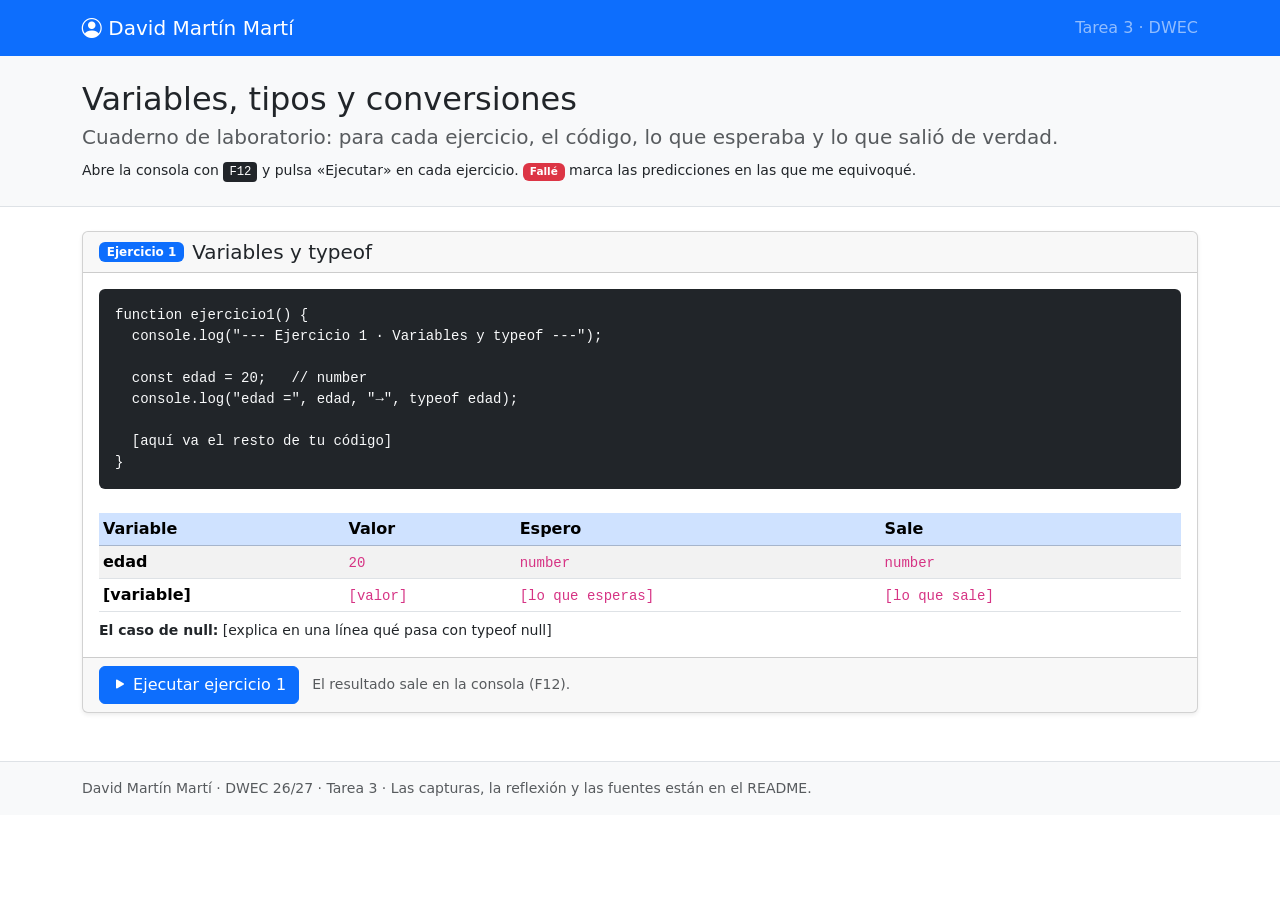
==== tema03/index.html @ 87cf2a56 "Estructura de carpeta Tema 3 y funcion de Ejercicio 1" ====
<!DOCTYPE html>
<html lang="es">
<head>
  <meta charset="UTF-8">
  <meta name="viewport" content="width=device-width, initial-scale=1">
  <!-- Cambia [Tu nombre] por tu nombre -->
  <title>Variables, tipos y conversiones · David Martín Martí</title>

  <!-- CSS de Bootstrap -->
  <link href="https://cdn.jsdelivr.net/npm/bootstrap@5.3.8/dist/css/bootstrap.min.css" rel="stylesheet">
  <!-- Iconos de Bootstrap -->
  <link href="https://cdn.jsdelivr.net/npm/bootstrap-icons@1.13.1/font/bootstrap-icons.min.css" rel="stylesheet">
</head>
<body>

  <!--
    PLANTILLA DE LA TAREA 3
    · Todo lo que va entre [corchetes] es un hueco: sustitúyelo por lo tuyo.
    · La card del ejercicio 1 es el modelo. Las de los ejercicios 2, 3 y 4 las haces tú copiándola (mira el final).
    · El JavaScript va en js/app.js, dentro de la función de cada ejercicio.
  -->

  <!-- NAVBAR con tu nombre -->
  <nav class="navbar bg-primary" data-bs-theme="dark">
    <div class="container">
      <span class="navbar-brand"><i class="bi bi-person-circle"></i> David Martín Martí</span>
      <span class="navbar-text">Tarea 3 · DWEC</span>
    </div>
  </nav>

  <!-- CABECERA -->
  <header class="bg-body-tertiary border-bottom py-4 mb-4">
    <div class="container">
      <h1 class="h2 mb-1">Variables, tipos y conversiones</h1>
      <p class="lead mb-2 text-body-secondary">
        Cuaderno de laboratorio: para cada ejercicio, el código, lo que esperaba y lo que salió de verdad.
      </p>
      <p class="mb-0 small">
        Abre la consola con <kbd>F12</kbd> y pulsa «Ejecutar» en cada ejercicio.
        <span class="badge text-bg-danger">Fallé</span> marca las predicciones en las que me equivoqué.
      </p>
    </div>
  </header>

  <main class="container mb-5">

    <!-- ============================================================
         EJERCICIO 1 · La card modelo
         ============================================================ -->
    <section class="card mb-4 shadow-sm">

      <!-- 1) Título del ejercicio -->
      <div class="card-header d-flex align-items-center gap-2">
        <span class="badge text-bg-primary">Ejercicio 1</span>
        <h2 class="h5 mb-0">Variables y typeof</h2>
      </div>

      <div class="card-body">

        <!-- 2) El código: cuando termines, copia aquí tu función ejercicio1() de js/app.js.
                Si tu código lleva los signos < o >, escríbelos como &lt; y &gt; -->
        <pre class="bg-dark text-light p-3 rounded small mb-4"><code>function ejercicio1() {
  console.log("--- Ejercicio 1 · Variables y typeof ---");

  const edad = 20;   // number
  console.log("edad =", edad, "→", typeof edad);

  [aquí va el resto de tu código]
}</code></pre>

        <!-- 3) La tabla «Espero / Sale», rellenada a mano.
                Una fila por variable. Si te equivocas, añade en la columna «Sale» el badge:
                <span class="badge text-bg-danger">Fallé</span> -->
        <div class="table-responsive">
          <table class="table table-sm table-striped align-middle mb-2">
            <thead class="table-primary">
              <tr><th scope="col">Variable</th><th scope="col">Valor</th><th scope="col">Espero</th><th scope="col">Sale</th></tr>
            </thead>
            <tbody>
              <tr><th scope="row">edad</th><td><code>20</code></td><td><code>number</code></td><td><code>number</code></td></tr>
              <tr><th scope="row">[variable]</th><td><code>[valor]</code></td><td><code>[lo que esperas]</code></td><td><code>[lo que sale]</code></td></tr>
            </tbody>
          </table>
        </div>

        <!-- 4) Tu explicación -->
        <p class="small mb-0"><strong>El caso de null:</strong> [explica en una línea qué pasa con typeof null]</p>
      </div>

      <!-- 5) El botón. onclick="ejercicio1()" hace que, al pulsarlo, se ejecute la función ejercicio1() de js/app.js.
              Cómo funciona lo veremos más adelante, con los eventos. De momento, cópialo tal cual y cambia solo el número. -->
      <div class="card-footer">
        <button type="button" class="btn btn-primary" onclick="ejercicio1()">
          <i class="bi bi-play-fill"></i> Ejecutar ejercicio 1
        </button>
        <span class="small text-body-secondary ms-2">El resultado sale en la consola (F12).</span>
      </div>
    </section>

    <!-- ============================================================
         EJERCICIOS 2, 3 Y 4 · Los haces tú
         Copia la card del ejercicio 1 entera (desde <section> hasta </section>), pégala aquí debajo
         y cambia en cada copia:
           · el número y el título;
           · el código del bloque <pre><code>;
           · las columnas de la tabla:
               Ejercicio 2 → Conversión / Espero / Sale
               Ejercicio 3 → Expresión / Espero / Sale, y tu frase sobre cuándo manda la cadena y cuándo el número
               Ejercicio 4 → tu ficha, y el error de la const dentro de un <div class="alert alert-danger">
           · el botón: onclick="ejercicio2()", onclick="ejercicio3()"…
         ============================================================ -->

  </main>

  <footer class="bg-body-tertiary border-top py-3">
    <div class="container small text-body-secondary">
      David Martín Martí · DWEC 26/27 · Tarea 3 · Las capturas, la reflexión y las fuentes están en el README.
    </div>
  </footer>

  <!-- JS de Bootstrap y, después, tu JavaScript -->
  <script src="https://cdn.jsdelivr.net/npm/bootstrap@5.3.8/dist/js/bootstrap.bundle.min.js"></script>
  <script src="js/app.js"></script>
</body>
</html>
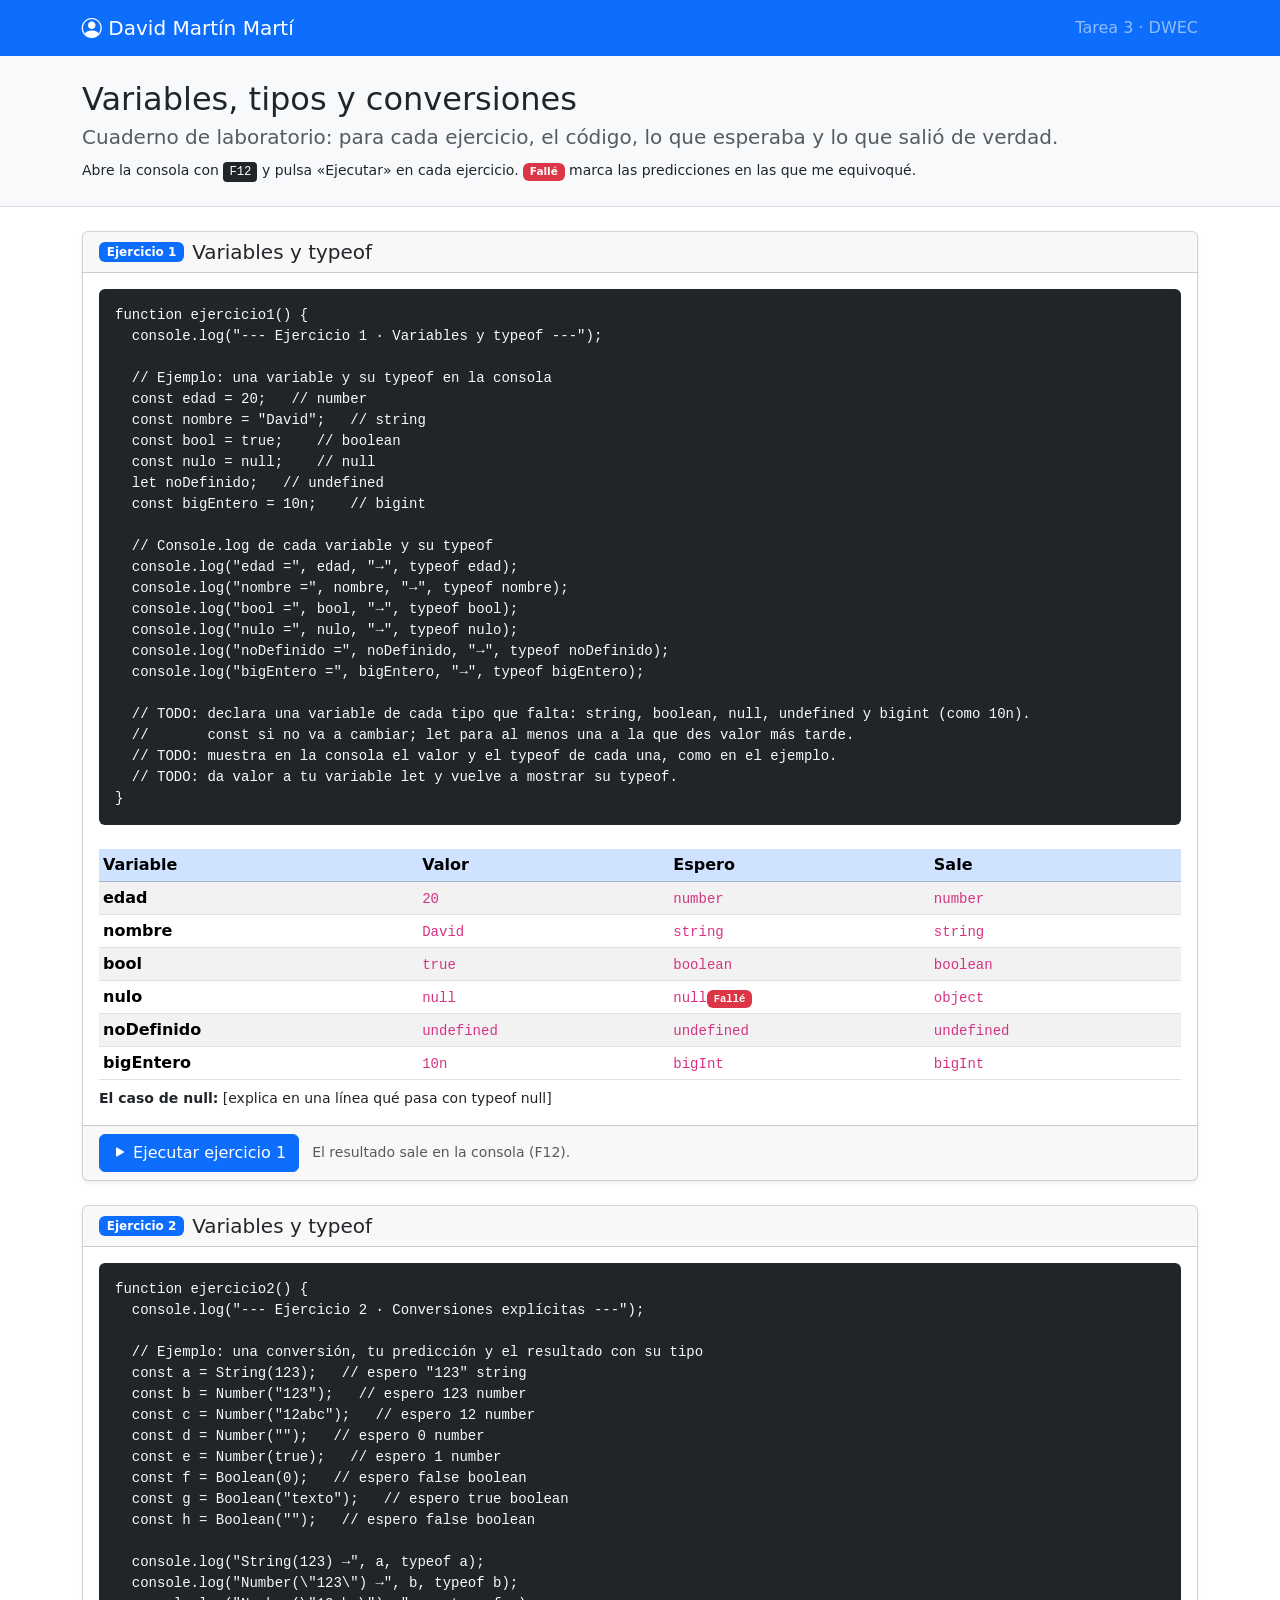
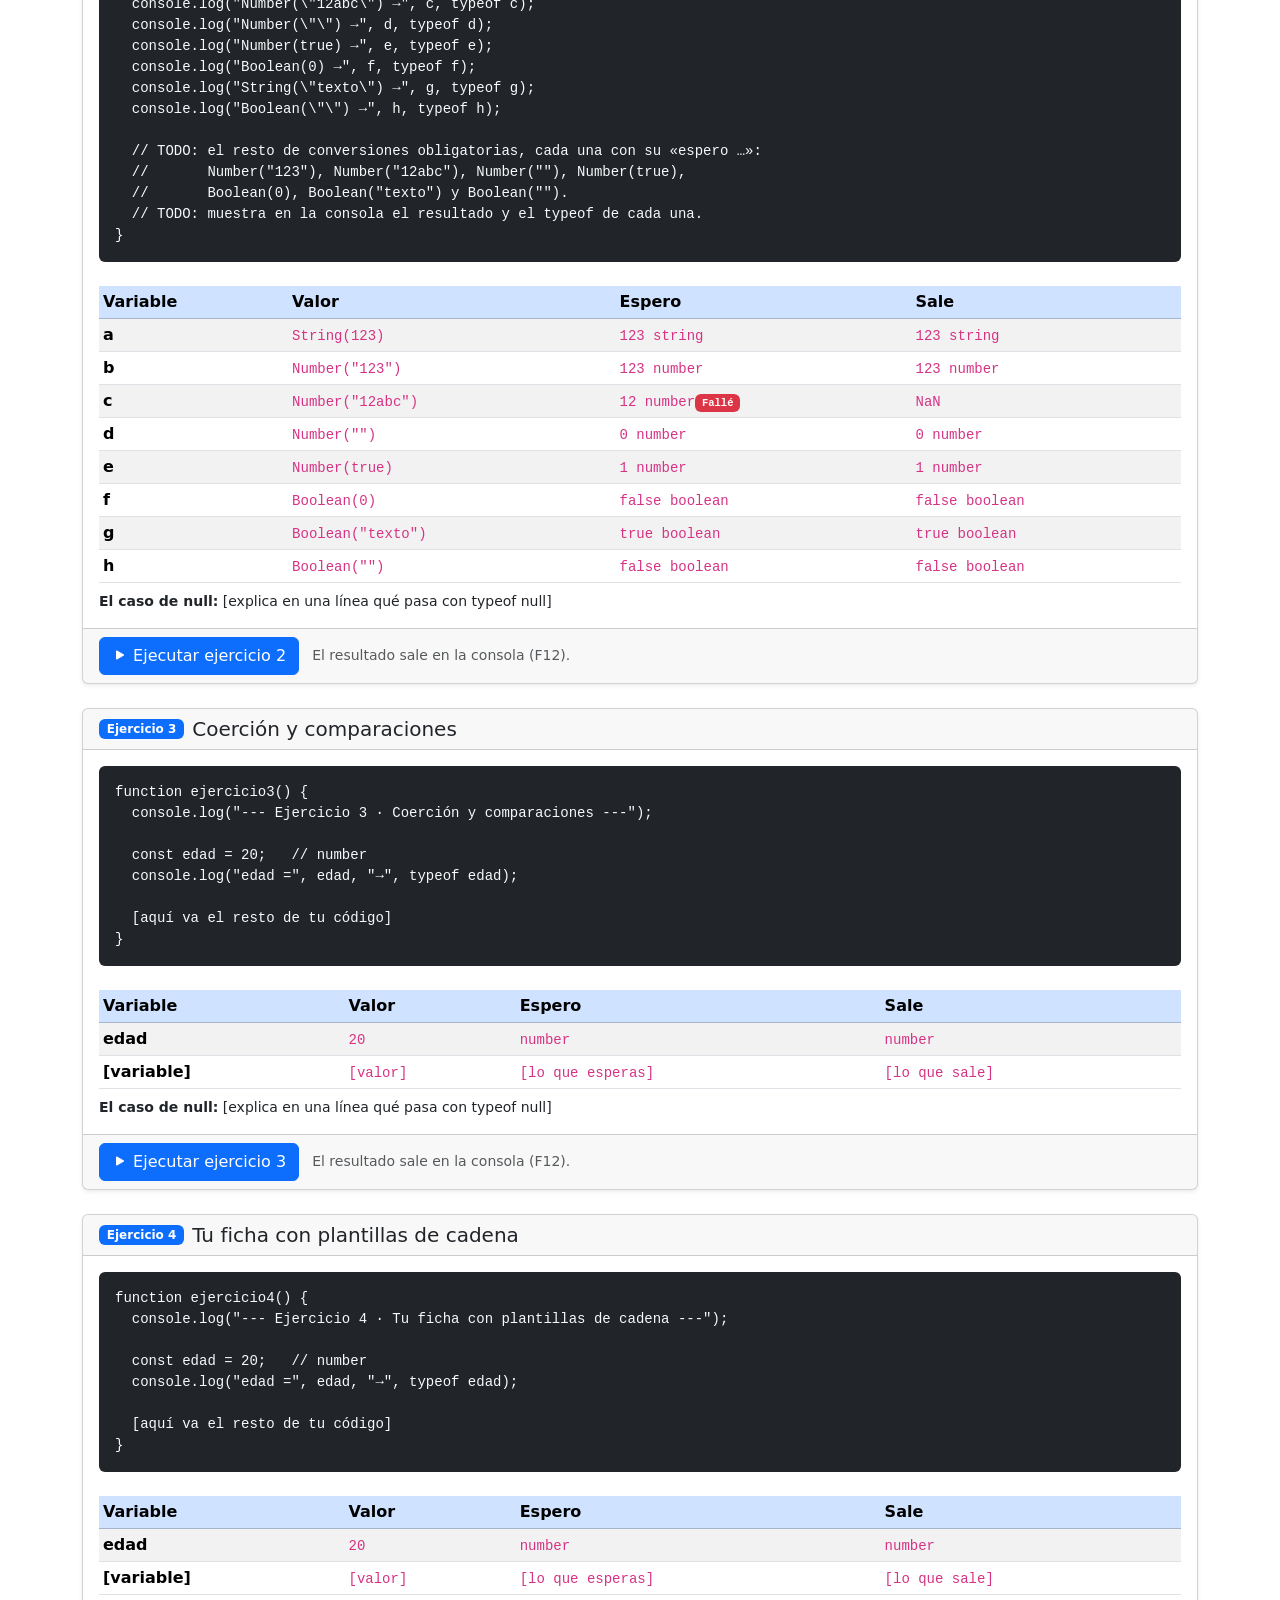
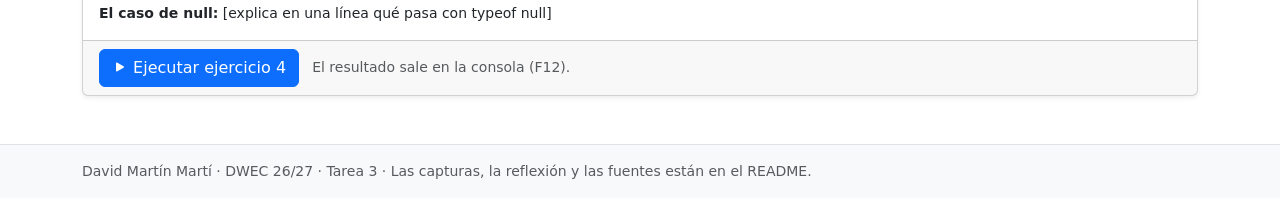
==== commit 699fe59f: "Creación de los cards de cada ejercicio en index.html y Ejercicio 1 y Ejercicio 2 terminado" ====
--- a/tema03/index.html
+++ b/tema03/index.html
@@ -45,7 +45,7 @@
   <main class="container mb-5">
 
     <!-- ============================================================
-         EJERCICIO 1 · La card modelo
+         EJERCICIO 1 · Variables y typeof
          ============================================================ -->
     <section class="card mb-4 shadow-sm">
 
@@ -61,6 +61,157 @@
                 Si tu código lleva los signos < o >, escríbelos como &lt; y &gt; -->
         <pre class="bg-dark text-light p-3 rounded small mb-4"><code>function ejercicio1() {
   console.log("--- Ejercicio 1 · Variables y typeof ---");
+
+  // Ejemplo: una variable y su typeof en la consola
+  const edad = 20;   // number
+  const nombre = "David";   // string
+  const bool = true;    // boolean
+  const nulo = null;    // null
+  let noDefinido;   // undefined
+  const bigEntero = 10n;    // bigint
+
+  // Console.log de cada variable y su typeof
+  console.log("edad =", edad, "→", typeof edad);
+  console.log("nombre =", nombre, "→", typeof nombre);
+  console.log("bool =", bool, "→", typeof bool);
+  console.log("nulo =", nulo, "→", typeof nulo);
+  console.log("noDefinido =", noDefinido, "→", typeof noDefinido);
+  console.log("bigEntero =", bigEntero, "→", typeof bigEntero);
+
+  // TODO: declara una variable de cada tipo que falta: string, boolean, null, undefined y bigint (como 10n).
+  //       const si no va a cambiar; let para al menos una a la que des valor más tarde.
+  // TODO: muestra en la consola el valor y el typeof de cada una, como en el ejemplo.
+  // TODO: da valor a tu variable let y vuelve a mostrar su typeof.
+}</code></pre>
+
+        <!-- 3) La tabla «Espero / Sale», rellenada a mano.
+                Una fila por variable. Si te equivocas, añade en la columna «Sale» el badge:
+                <span class="badge text-bg-danger">Fallé</span> -->
+        <div class="table-responsive">
+          <table class="table table-sm table-striped align-middle mb-2">
+            <thead class="table-primary">
+              <tr><th scope="col">Variable</th><th scope="col">Valor</th><th scope="col">Espero</th><th scope="col">Sale</th></tr>
+            </thead>
+            <tbody>
+              <tr><th scope="row">edad</th><td><code>20</code></td><td><code>number</code></td><td><code>number</code></td></tr>
+              <tr><th scope="row">nombre</th><td><code>David</code></td><td><code>string</code></td><td><code>string</code></td></tr>
+              <tr><th scope="row">bool</th><td><code>true</code></td><td><code>boolean</code></td><td><code>boolean</code></td></tr>
+              <tr><th scope="row">nulo</th><td><code>null</code></td><td><code>null<span class="badge text-bg-danger">Fallé</span></code></td><td><code>object</code></td></tr>
+              <tr><th scope="row">noDefinido</th><td><code>undefined</code></td><td><code>undefined</code></td><td><code>undefined</code></td></tr>
+              <tr><th scope="row">bigEntero</th><td><code>10n</code></td><td><code>bigInt</code></td><td><code>bigInt</code></td></tr>
+            </tbody>
+          </table>
+        </div>
+
+        <!-- 4) Tu explicación -->
+        <p class="small mb-0"><strong>El caso de null:</strong> [explica en una línea qué pasa con typeof null]</p>
+      </div>
+
+      <!-- 5) El botón. onclick="ejercicio1()" hace que, al pulsarlo, se ejecute la función ejercicio1() de js/app.js.
+              Cómo funciona lo veremos más adelante, con los eventos. De momento, cópialo tal cual y cambia solo el número. -->
+      <div class="card-footer">
+        <button type="button" class="btn btn-primary" onclick="ejercicio1()">
+          <i class="bi bi-play-fill"></i> Ejecutar ejercicio 1
+        </button>
+        <span class="small text-body-secondary ms-2">El resultado sale en la consola (F12).</span>
+      </div>
+    </section>
+
+    <!-- ============================================================
+         EJERCICIO 2 · Conversiones explícitas
+         ============================================================ -->
+    <section class="card mb-4 shadow-sm">
+
+      <!-- 1) Título del ejercicio -->
+      <div class="card-header d-flex align-items-center gap-2">
+        <span class="badge text-bg-primary">Ejercicio 2</span>
+        <h2 class="h5 mb-0">Variables y typeof</h2>
+      </div>
+
+      <div class="card-body">
+
+        <!-- 2) El código: cuando termines, copia aquí tu función ejercicio2() de js/app.js.
+                Si tu código lleva los signos < o >, escríbelos como &lt; y &gt; -->
+        <pre class="bg-dark text-light p-3 rounded small mb-4"><code>function ejercicio2() {
+  console.log("--- Ejercicio 2 · Conversiones explícitas ---");
+
+  // Ejemplo: una conversión, tu predicción y el resultado con su tipo
+  const a = String(123);   // espero "123" string
+  const b = Number("123");   // espero 123 number
+  const c = Number("12abc");   // espero 12 number
+  const d = Number("");   // espero 0 number
+  const e = Number(true);   // espero 1 number
+  const f = Boolean(0);   // espero false boolean
+  const g = Boolean("texto");   // espero true boolean
+  const h = Boolean("");   // espero false boolean
+
+  console.log("String(123) →", a, typeof a);
+  console.log("Number(\"123\") →", b, typeof b);
+  console.log("Number(\"12abc\") →", c, typeof c);
+  console.log("Number(\"\") →", d, typeof d);
+  console.log("Number(true) →", e, typeof e);
+  console.log("Boolean(0) →", f, typeof f);
+  console.log("String(\"texto\") →", g, typeof g);
+  console.log("Boolean(\"\") →", h, typeof h);
+
+  // TODO: el resto de conversiones obligatorias, cada una con su «espero …»:
+  //       Number("123"), Number("12abc"), Number(""), Number(true),
+  //       Boolean(0), Boolean("texto") y Boolean("").
+  // TODO: muestra en la consola el resultado y el typeof de cada una.
+}</code></pre>
+
+        <!-- 3) La tabla «Espero / Sale», rellenada a mano.
+                Una fila por variable. Si te equivocas, añade en la columna «Sale» el badge:
+                <span class="badge text-bg-danger">Fallé</span> -->
+        <div class="table-responsive">
+          <table class="table table-sm table-striped align-middle mb-2">
+            <thead class="table-primary">
+              <tr><th scope="col">Variable</th><th scope="col">Valor</th><th scope="col">Espero</th><th scope="col">Sale</th></tr>
+            </thead>
+            <tbody>
+              <tr><th scope="row">a</th><td><code>String(123)</code></td><td><code>123 string</code></td><td><code>123 string</code></td></tr>
+              <tr><th scope="row">b</th><td><code>Number("123")</code></td><td><code>123 number</code></td><td><code>123 number</code></td></tr>
+              <tr><th scope="row">c</th><td><code>Number("12abc")</code></td><td><code>12 number<span class="badge text-bg-danger">Fallé</span></code></td><td><code>NaN</code></td></tr>
+              <tr><th scope="row">d</th><td><code>Number("")</code></td><td><code>0 number</code></td><td><code>0 number</code></td></tr>
+              <tr><th scope="row">e</th><td><code>Number(true)</code></td><td><code>1 number</code></td><td><code>1 number</code></td></tr>
+              <tr><th scope="row">f</th><td><code>Boolean(0)</code></td><td><code>false boolean</code></td><td><code>false boolean</code></td></tr>
+              <tr><th scope="row">g</th><td><code>Boolean("texto")</code></td><td><code>true boolean</code></td><td><code>true boolean</code></td></tr>
+              <tr><th scope="row">h</th><td><code>Boolean("")</code></td><td><code>false boolean</code></td><td><code>false boolean</code></td></tr>
+            </tbody>
+          </table>
+        </div>
+
+        <!-- 4) Tu explicación -->
+        <p class="small mb-0"><strong>El caso de null:</strong> [explica en una línea qué pasa con typeof null]</p>
+      </div>
+
+      <!-- 5) El botón. onclick="ejercicio2()" hace que, al pulsarlo, se ejecute la función ejercicio2() de js/app.js.
+              Cómo funciona lo veremos más adelante, con los eventos. De momento, cópialo tal cual y cambia solo el número. -->
+      <div class="card-footer">
+        <button type="button" class="btn btn-primary" onclick="ejercicio2()">
+          <i class="bi bi-play-fill"></i> Ejecutar ejercicio 2
+        </button>
+        <span class="small text-body-secondary ms-2">El resultado sale en la consola (F12).</span>
+      </div>
+    </section>
+
+    <!-- ============================================================
+         EJERCICIO 3 · Coerción y comparaciones
+         ============================================================ -->
+    <section class="card mb-4 shadow-sm">
+
+      <!-- 1) Título del ejercicio -->
+      <div class="card-header d-flex align-items-center gap-2">
+        <span class="badge text-bg-primary">Ejercicio 3</span>
+        <h2 class="h5 mb-0">Coerción y comparaciones</h2>
+      </div>
+
+      <div class="card-body">
+
+        <!-- 2) El código: cuando termines, copia aquí tu función ejercicio1() de js/app.js.
+                Si tu código lleva los signos < o >, escríbelos como &lt; y &gt; -->
+        <pre class="bg-dark text-light p-3 rounded small mb-4"><code>function ejercicio3() {
+  console.log("--- Ejercicio 3 · Coerción y comparaciones ---");
 
   const edad = 20;   // number
   console.log("edad =", edad, "→", typeof edad);
@@ -87,11 +238,64 @@
         <p class="small mb-0"><strong>El caso de null:</strong> [explica en una línea qué pasa con typeof null]</p>
       </div>
 
-      <!-- 5) El botón. onclick="ejercicio1()" hace que, al pulsarlo, se ejecute la función ejercicio1() de js/app.js.
+      <!-- 5) El botón. onclick="ejercicio3()" hace que, al pulsarlo, se ejecute la función ejercicio3() de js/app.js.
               Cómo funciona lo veremos más adelante, con los eventos. De momento, cópialo tal cual y cambia solo el número. -->
       <div class="card-footer">
-        <button type="button" class="btn btn-primary" onclick="ejercicio1()">
-          <i class="bi bi-play-fill"></i> Ejecutar ejercicio 1
+        <button type="button" class="btn btn-primary" onclick="ejercicio3()">
+          <i class="bi bi-play-fill"></i> Ejecutar ejercicio 3
+        </button>
+        <span class="small text-body-secondary ms-2">El resultado sale en la consola (F12).</span>
+      </div>
+    </section>
+
+    <!-- ============================================================
+         EJERCICIO 4 · Tu ficha con plantillas de cadena
+         ============================================================ -->
+    <section class="card mb-4 shadow-sm">
+
+      <!-- 1) Título del ejercicio -->
+      <div class="card-header d-flex align-items-center gap-2">
+        <span class="badge text-bg-primary">Ejercicio 4</span>
+        <h2 class="h5 mb-0">Tu ficha con plantillas de cadena</h2>
+      </div>
+
+      <div class="card-body">
+
+        <!-- 2) El código: cuando termines, copia aquí tu función ejercicio1() de js/app.js.
+                Si tu código lleva los signos < o >, escríbelos como &lt; y &gt; -->
+        <pre class="bg-dark text-light p-3 rounded small mb-4"><code>function ejercicio4() {
+  console.log("--- Ejercicio 4 · Tu ficha con plantillas de cadena ---");
+
+  const edad = 20;   // number
+  console.log("edad =", edad, "→", typeof edad);
+
+  [aquí va el resto de tu código]
+}</code></pre>
+
+        <!-- 3) La tabla «Espero / Sale», rellenada a mano.
+                Una fila por variable. Si te equivocas, añade en la columna «Sale» el badge:
+                <span class="badge text-bg-danger">Fallé</span> -->
+        <div class="table-responsive">
+          <table class="table table-sm table-striped align-middle mb-2">
+            <thead class="table-primary">
+              <tr><th scope="col">Variable</th><th scope="col">Valor</th><th scope="col">Espero</th><th scope="col">Sale</th></tr>
+            </thead>
+            <tbody>
+              <tr><th scope="row">edad</th><td><code>20</code></td><td><code>number</code></td><td><code>number</code></td></tr>
+              <tr><th scope="row">[variable]</th><td><code>[valor]</code></td><td><code>[lo que esperas]</code></td><td><code>[lo que sale]</code></td></tr>
+            </tbody>
+          </table>
+        </div>
+
+        <!-- 4) Tu explicación -->
+        <p class="small mb-0"><strong>El caso de null:</strong> [explica en una línea qué pasa con typeof null]</p>
+      </div>
+
+      <!-- 5) El botón. onclick="ejercicio4()" hace que, al pulsarlo, se ejecute la función ejercicio4() de js/app.js.
+              Cómo funciona lo veremos más adelante, con los eventos. De momento, cópialo tal cual y cambia solo el número. -->
+      <div class="card-footer">
+        <button type="button" class="btn btn-primary" onclick="ejercicio4()">
+          <i class="bi bi-play-fill"></i> Ejecutar ejercicio 4
         </button>
         <span class="small text-body-secondary ms-2">El resultado sale en la consola (F12).</span>
       </div>
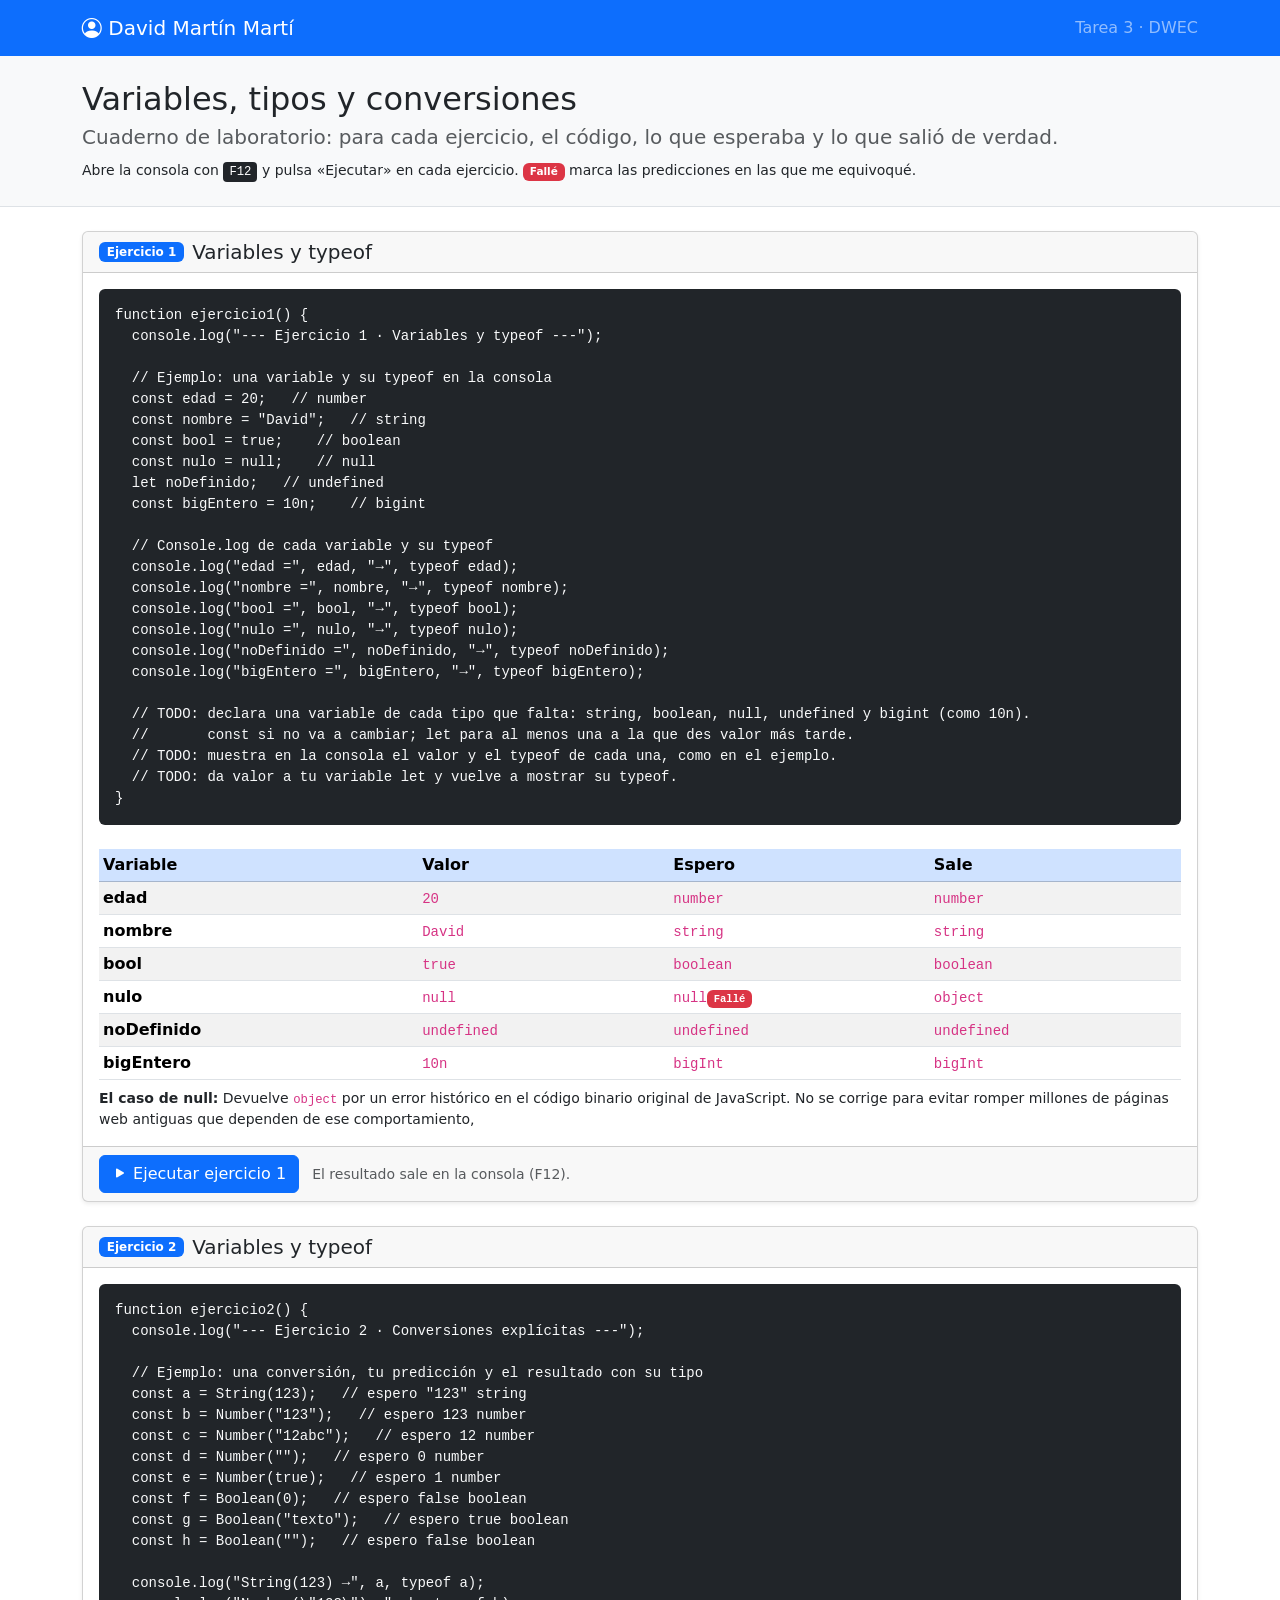
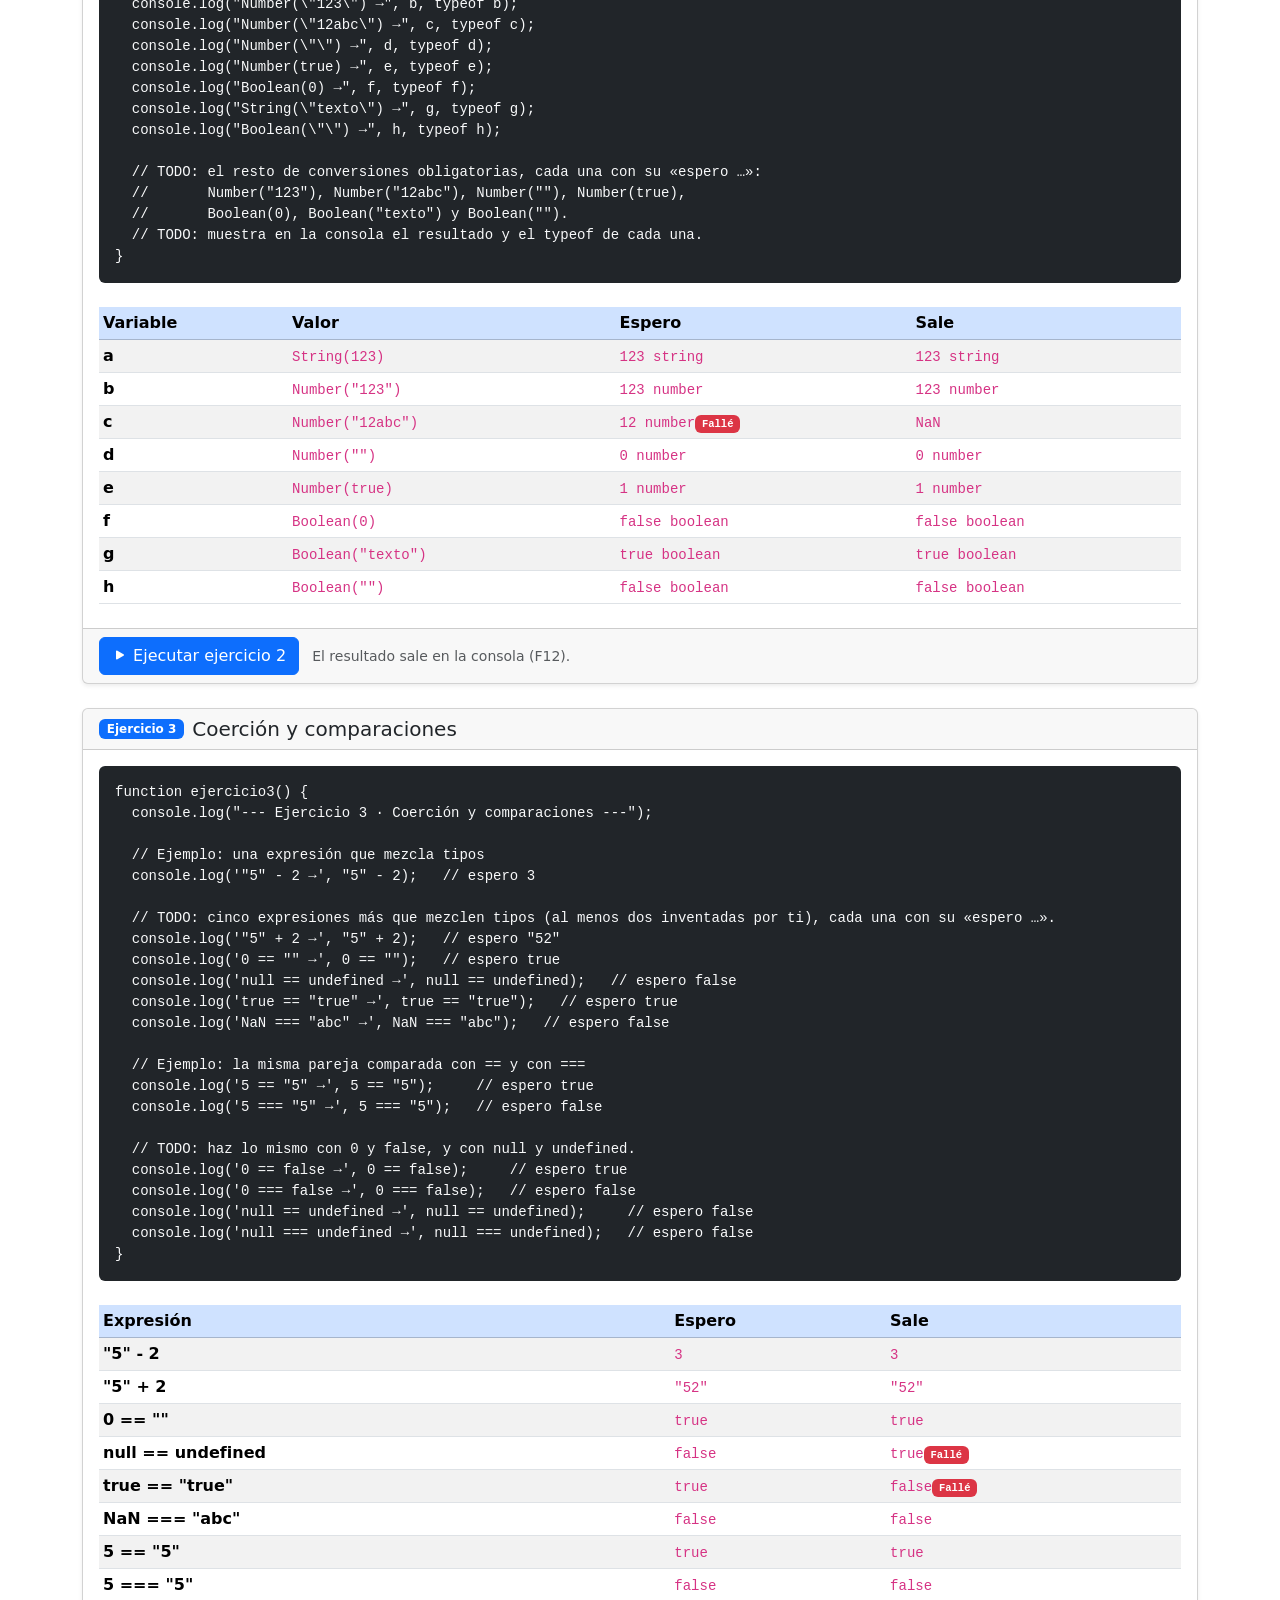
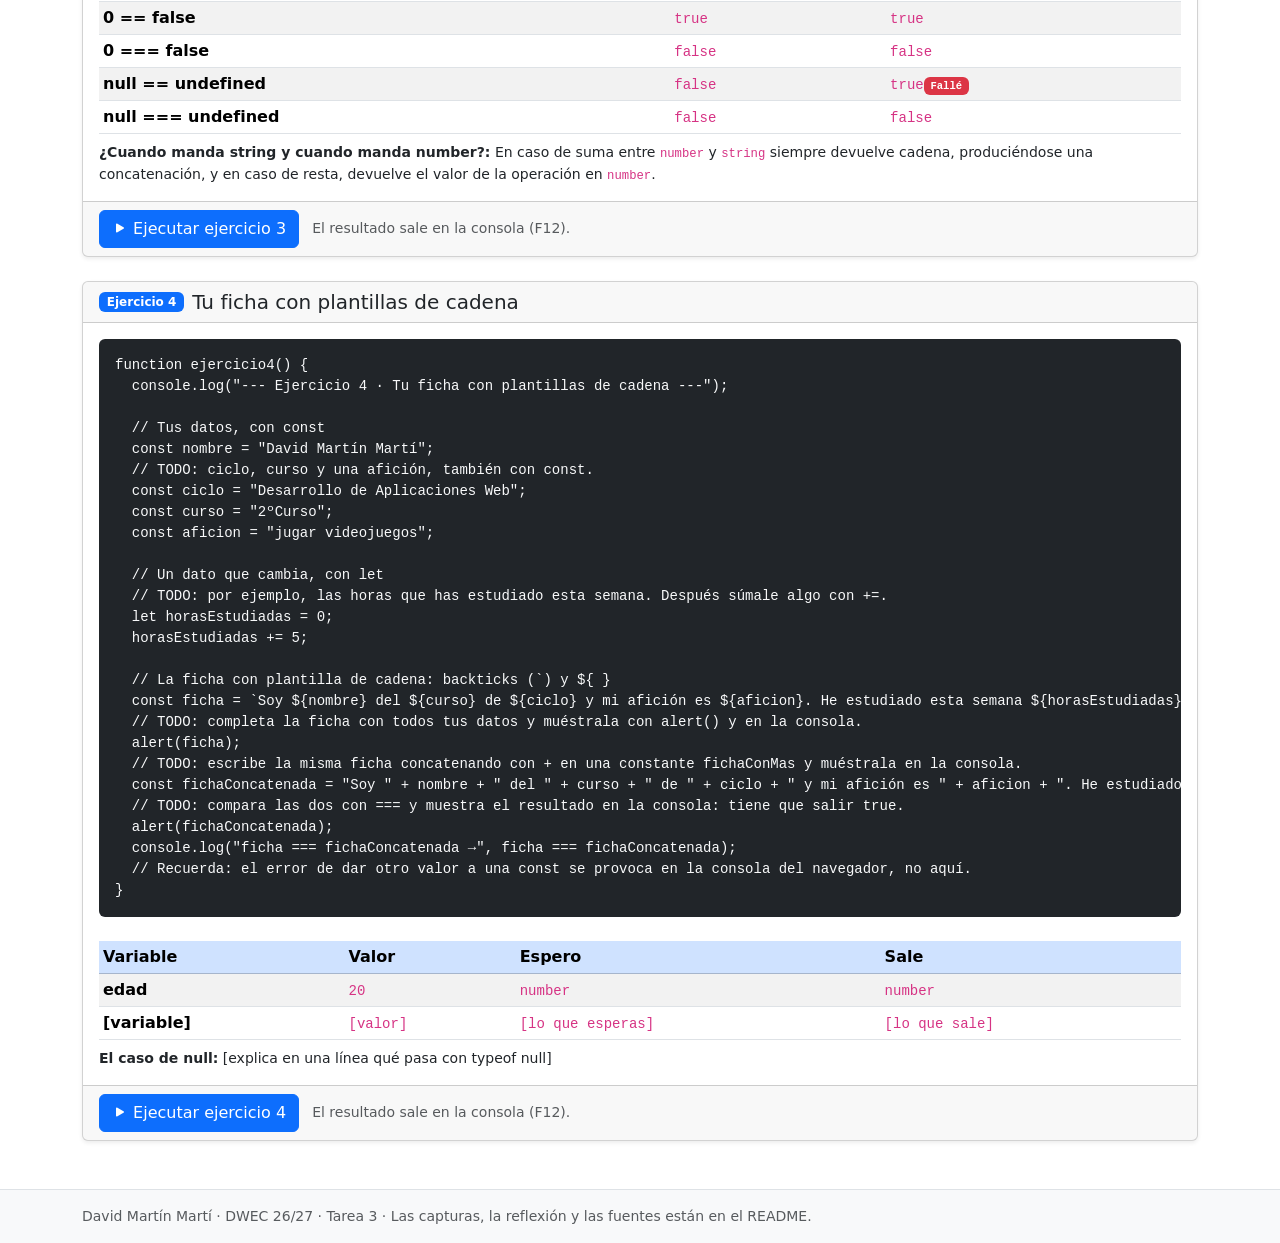
==== commit d6119022: "Ejercicio 3 acabado y parte del Ejercicio 4" ====
--- a/tema03/index.html
+++ b/tema03/index.html
@@ -104,7 +104,7 @@
         </div>
 
         <!-- 4) Tu explicación -->
-        <p class="small mb-0"><strong>El caso de null:</strong> [explica en una línea qué pasa con typeof null]</p>
+        <p class="small mb-0"><strong>El caso de null:</strong> Devuelve <code>object</code> por un error histórico en el código binario original de JavaScript. No se corrige para evitar romper millones de páginas web antiguas que dependen de ese comportamiento, </p>
       </div>
 
       <!-- 5) El botón. onclick="ejercicio1()" hace que, al pulsarlo, se ejecute la función ejercicio1() de js/app.js.
@@ -180,12 +180,9 @@
             </tbody>
           </table>
         </div>
-
-        <!-- 4) Tu explicación -->
-        <p class="small mb-0"><strong>El caso de null:</strong> [explica en una línea qué pasa con typeof null]</p>
-      </div>
-
-      <!-- 5) El botón. onclick="ejercicio2()" hace que, al pulsarlo, se ejecute la función ejercicio2() de js/app.js.
+      </div>
+
+      <!-- 4) El botón. onclick="ejercicio2()" hace que, al pulsarlo, se ejecute la función ejercicio2() de js/app.js.
               Cómo funciona lo veremos más adelante, con los eventos. De momento, cópialo tal cual y cambia solo el número. -->
       <div class="card-footer">
         <button type="button" class="btn btn-primary" onclick="ejercicio2()">
@@ -208,15 +205,111 @@
 
       <div class="card-body">
 
-        <!-- 2) El código: cuando termines, copia aquí tu función ejercicio1() de js/app.js.
+        <!-- 2) El código: cuando termines, copia aquí tu función ejercicio3() de js/app.js.
                 Si tu código lleva los signos < o >, escríbelos como &lt; y &gt; -->
         <pre class="bg-dark text-light p-3 rounded small mb-4"><code>function ejercicio3() {
   console.log("--- Ejercicio 3 · Coerción y comparaciones ---");
 
-  const edad = 20;   // number
-  console.log("edad =", edad, "→", typeof edad);
-
-  [aquí va el resto de tu código]
+  // Ejemplo: una expresión que mezcla tipos
+  console.log('"5" - 2 →', "5" - 2);   // espero 3
+
+  // TODO: cinco expresiones más que mezclen tipos (al menos dos inventadas por ti), cada una con su «espero …».
+  console.log('"5" + 2 →', "5" + 2);   // espero "52"
+  console.log('0 == "" →', 0 == "");   // espero true
+  console.log('null == undefined →', null == undefined);   // espero false
+  console.log('true == "true" →', true == "true");   // espero true
+  console.log('NaN === "abc" →', NaN === "abc");   // espero false
+
+  // Ejemplo: la misma pareja comparada con == y con ===
+  console.log('5 == "5" →', 5 == "5");     // espero true
+  console.log('5 === "5" →', 5 === "5");   // espero false
+
+  // TODO: haz lo mismo con 0 y false, y con null y undefined.
+  console.log('0 == false →', 0 == false);     // espero true
+  console.log('0 === false →', 0 === false);   // espero false
+  console.log('null == undefined →', null == undefined);     // espero false
+  console.log('null === undefined →', null === undefined);   // espero false
+}</code></pre>
+
+        <!-- 3) La tabla «Espero / Sale», rellenada a mano.
+                Una fila por variable. Si te equivocas, añade en la columna «Sale» el badge:
+                <span class="badge text-bg-danger">Fallé</span> -->
+        <div class="table-responsive">
+          <table class="table table-sm table-striped align-middle mb-2">
+            <thead class="table-primary">
+              <tr><th scope="col">Expresión</th><th scope="col">Espero</th><th scope="col">Sale</th></tr>
+            </thead>
+            <tbody>
+              <tr><th scope="row">"5" - 2</th><td><code>3</code></td><td><code>3</code></td></tr>
+              <tr><th scope="row">"5" + 2</th><td><code>"52"</code></td><td><code>"52"</code></td></tr>
+              <tr><th scope="row">0 == ""</th><td><code>true</code></td><td><code>true</code></td></tr>
+              <tr><th scope="row">null == undefined</th><td><code>false</code></td><td><code>true<span class="badge text-bg-danger">Fallé</span></code></td></tr>
+              <tr><th scope="row">true == "true"</th><td><code>true</code></td><td><code>false<span class="badge text-bg-danger">Fallé</span></code></td></tr>
+              <tr><th scope="row">NaN === "abc"</th><td><code>false</code></td><td><code>false</code></td></tr>
+              <tr><th scope="row">5 == "5"</th><td><code>true</code></td><td><code>true</code></td></tr>
+              <tr><th scope="row">5 === "5"</th><td><code>false</code></td><td><code>false</code></td></tr>
+              <tr><th scope="row">0 == false</th><td><code>true</code></td><td><code>true</code></td></tr>
+              <tr><th scope="row">0 === false</th><td><code>false</code></td><td><code>false</code></td></tr>
+              <tr><th scope="row">null == undefined</th><td><code>false</code></td><td><code>true<span class="badge text-bg-danger">Fallé</span></code></td></tr>
+              <tr><th scope="row">null === undefined</th><td><code>false</code></td><td><code>false</code></td></tr>
+            </tbody>
+          </table>
+        </div>
+
+        <!-- 4) Tu explicación -->
+        <p class="small mb-0"><strong>¿Cuando manda string y cuando manda number?:</strong> En caso de suma entre <code>number</code> y <code>string</code> siempre devuelve cadena, produciéndose una concatenación, y en caso de resta, devuelve el valor de la operación en <code>number</code>.</p>
+      </div>
+
+      <!-- 5) El botón. onclick="ejercicio3()" hace que, al pulsarlo, se ejecute la función ejercicio3() de js/app.js.
+              Cómo funciona lo veremos más adelante, con los eventos. De momento, cópialo tal cual y cambia solo el número. -->
+      <div class="card-footer">
+        <button type="button" class="btn btn-primary" onclick="ejercicio3()">
+          <i class="bi bi-play-fill"></i> Ejecutar ejercicio 3
+        </button>
+        <span class="small text-body-secondary ms-2">El resultado sale en la consola (F12).</span>
+      </div>
+    </section>
+
+    <!-- ============================================================
+         EJERCICIO 4 · Tu ficha con plantillas de cadena
+         ============================================================ -->
+    <section class="card mb-4 shadow-sm">
+
+      <!-- 1) Título del ejercicio -->
+      <div class="card-header d-flex align-items-center gap-2">
+        <span class="badge text-bg-primary">Ejercicio 4</span>
+        <h2 class="h5 mb-0">Tu ficha con plantillas de cadena</h2>
+      </div>
+
+      <div class="card-body">
+
+        <!-- 2) El código: cuando termines, copia aquí tu función ejercicio1() de js/app.js.
+                Si tu código lleva los signos < o >, escríbelos como &lt; y &gt; -->
+        <pre class="bg-dark text-light p-3 rounded small mb-4"><code>function ejercicio4() {
+  console.log("--- Ejercicio 4 · Tu ficha con plantillas de cadena ---");
+
+  // Tus datos, con const
+  const nombre = "David Martín Martí";
+  // TODO: ciclo, curso y una afición, también con const.
+  const ciclo = "Desarrollo de Aplicaciones Web";
+  const curso = "2ºCurso";
+  const aficion = "jugar videojuegos";
+
+  // Un dato que cambia, con let
+  // TODO: por ejemplo, las horas que has estudiado esta semana. Después súmale algo con +=.
+  let horasEstudiadas = 0;
+  horasEstudiadas += 5;
+
+  // La ficha con plantilla de cadena: backticks (`) y ${ }
+  const ficha = `Soy ${nombre} del ${curso} de ${ciclo} y mi afición es ${aficion}. He estudiado esta semana ${horasEstudiadas} horas`;
+  // TODO: completa la ficha con todos tus datos y muéstrala con alert() y en la consola.
+  alert(ficha);
+  // TODO: escribe la misma ficha concatenando con + en una constante fichaConMas y muéstrala en la consola.
+  const fichaConcatenada = "Soy " + nombre + " del " + curso + " de " + ciclo + " y mi afición es " + aficion + ". He estudiado esta semana " + horasEstudiadas + " horas";
+  // TODO: compara las dos con === y muestra el resultado en la consola: tiene que salir true.
+  alert(fichaConcatenada);
+  console.log("ficha === fichaConcatenada →", ficha === fichaConcatenada);
+  // Recuerda: el error de dar otro valor a una const se provoca en la consola del navegador, no aquí.
 }</code></pre>
 
         <!-- 3) La tabla «Espero / Sale», rellenada a mano.
@@ -238,59 +331,6 @@
         <p class="small mb-0"><strong>El caso de null:</strong> [explica en una línea qué pasa con typeof null]</p>
       </div>
 
-      <!-- 5) El botón. onclick="ejercicio3()" hace que, al pulsarlo, se ejecute la función ejercicio3() de js/app.js.
-              Cómo funciona lo veremos más adelante, con los eventos. De momento, cópialo tal cual y cambia solo el número. -->
-      <div class="card-footer">
-        <button type="button" class="btn btn-primary" onclick="ejercicio3()">
-          <i class="bi bi-play-fill"></i> Ejecutar ejercicio 3
-        </button>
-        <span class="small text-body-secondary ms-2">El resultado sale en la consola (F12).</span>
-      </div>
-    </section>
-
-    <!-- ============================================================
-         EJERCICIO 4 · Tu ficha con plantillas de cadena
-         ============================================================ -->
-    <section class="card mb-4 shadow-sm">
-
-      <!-- 1) Título del ejercicio -->
-      <div class="card-header d-flex align-items-center gap-2">
-        <span class="badge text-bg-primary">Ejercicio 4</span>
-        <h2 class="h5 mb-0">Tu ficha con plantillas de cadena</h2>
-      </div>
-
-      <div class="card-body">
-
-        <!-- 2) El código: cuando termines, copia aquí tu función ejercicio1() de js/app.js.
-                Si tu código lleva los signos < o >, escríbelos como &lt; y &gt; -->
-        <pre class="bg-dark text-light p-3 rounded small mb-4"><code>function ejercicio4() {
-  console.log("--- Ejercicio 4 · Tu ficha con plantillas de cadena ---");
-
-  const edad = 20;   // number
-  console.log("edad =", edad, "→", typeof edad);
-
-  [aquí va el resto de tu código]
-}</code></pre>
-
-        <!-- 3) La tabla «Espero / Sale», rellenada a mano.
-                Una fila por variable. Si te equivocas, añade en la columna «Sale» el badge:
-                <span class="badge text-bg-danger">Fallé</span> -->
-        <div class="table-responsive">
-          <table class="table table-sm table-striped align-middle mb-2">
-            <thead class="table-primary">
-              <tr><th scope="col">Variable</th><th scope="col">Valor</th><th scope="col">Espero</th><th scope="col">Sale</th></tr>
-            </thead>
-            <tbody>
-              <tr><th scope="row">edad</th><td><code>20</code></td><td><code>number</code></td><td><code>number</code></td></tr>
-              <tr><th scope="row">[variable]</th><td><code>[valor]</code></td><td><code>[lo que esperas]</code></td><td><code>[lo que sale]</code></td></tr>
-            </tbody>
-          </table>
-        </div>
-
-        <!-- 4) Tu explicación -->
-        <p class="small mb-0"><strong>El caso de null:</strong> [explica en una línea qué pasa con typeof null]</p>
-      </div>
-
       <!-- 5) El botón. onclick="ejercicio4()" hace que, al pulsarlo, se ejecute la función ejercicio4() de js/app.js.
               Cómo funciona lo veremos más adelante, con los eventos. De momento, cópialo tal cual y cambia solo el número. -->
       <div class="card-footer">
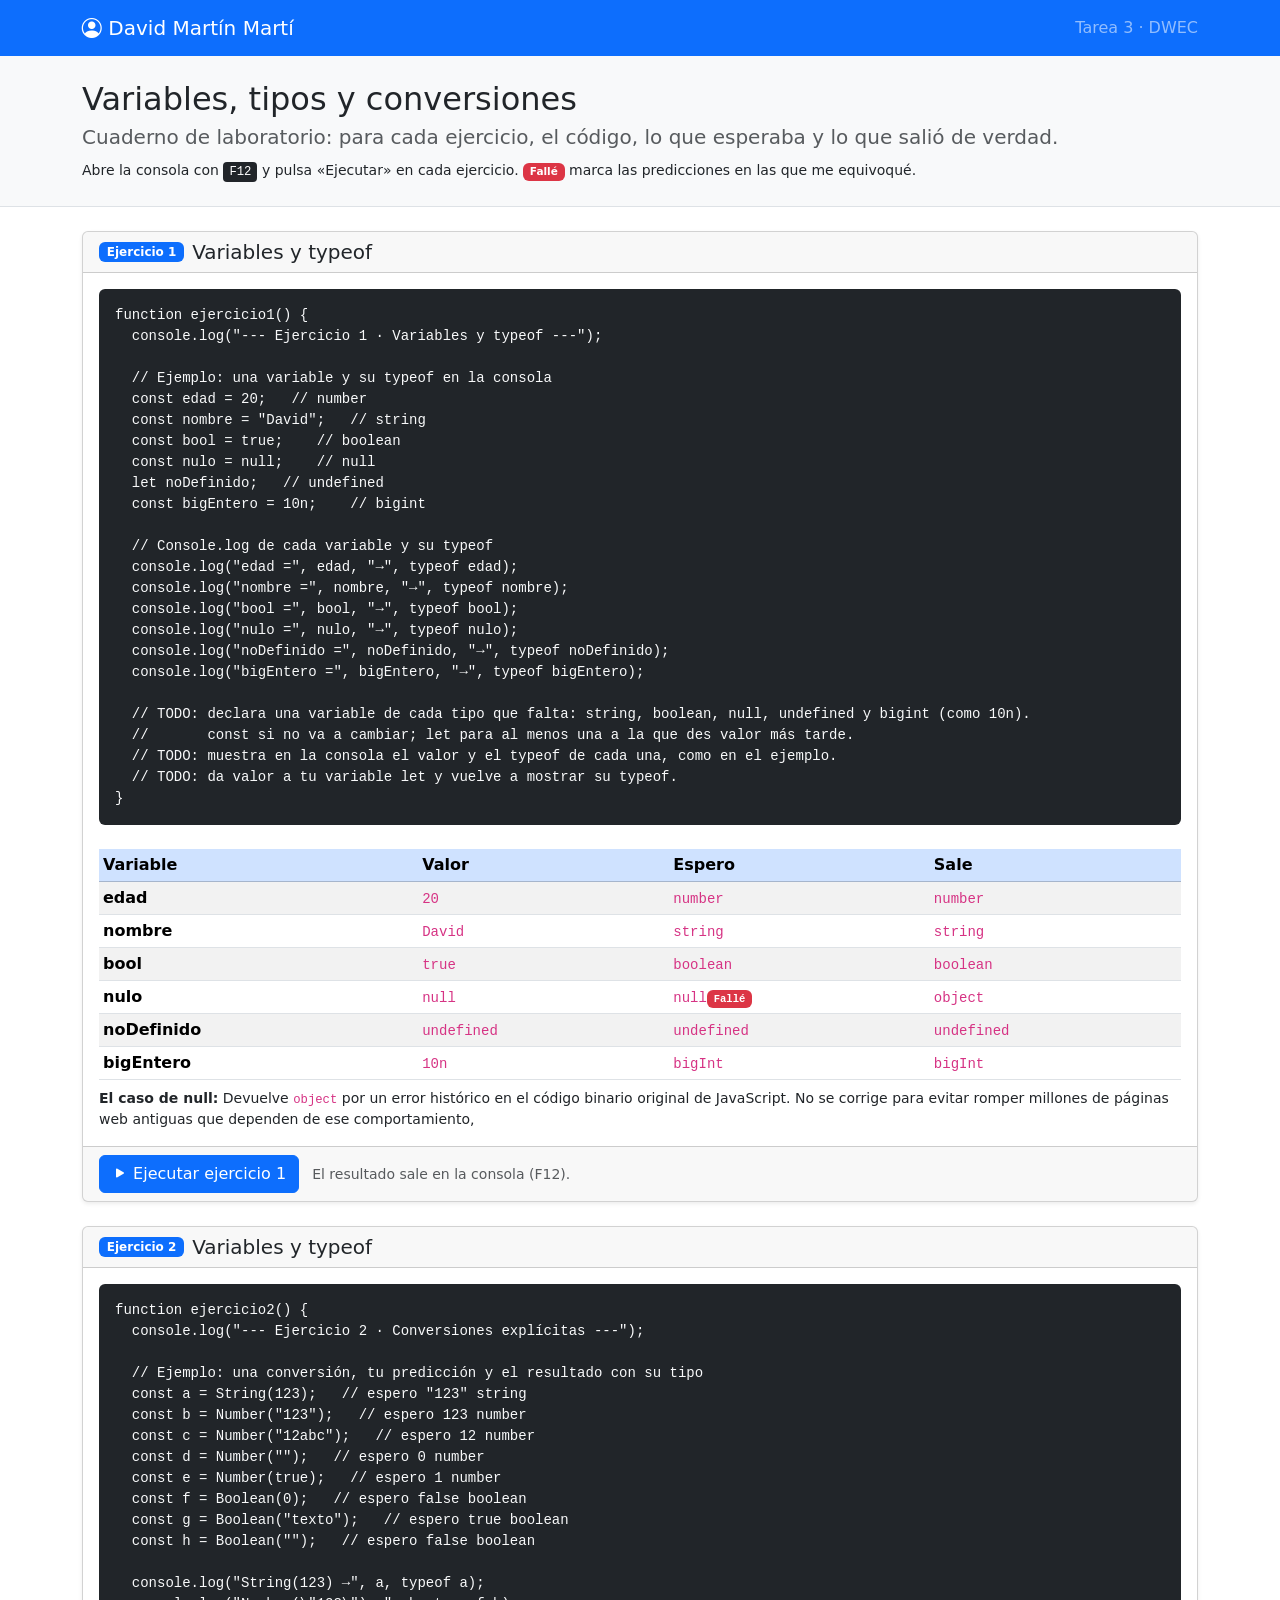
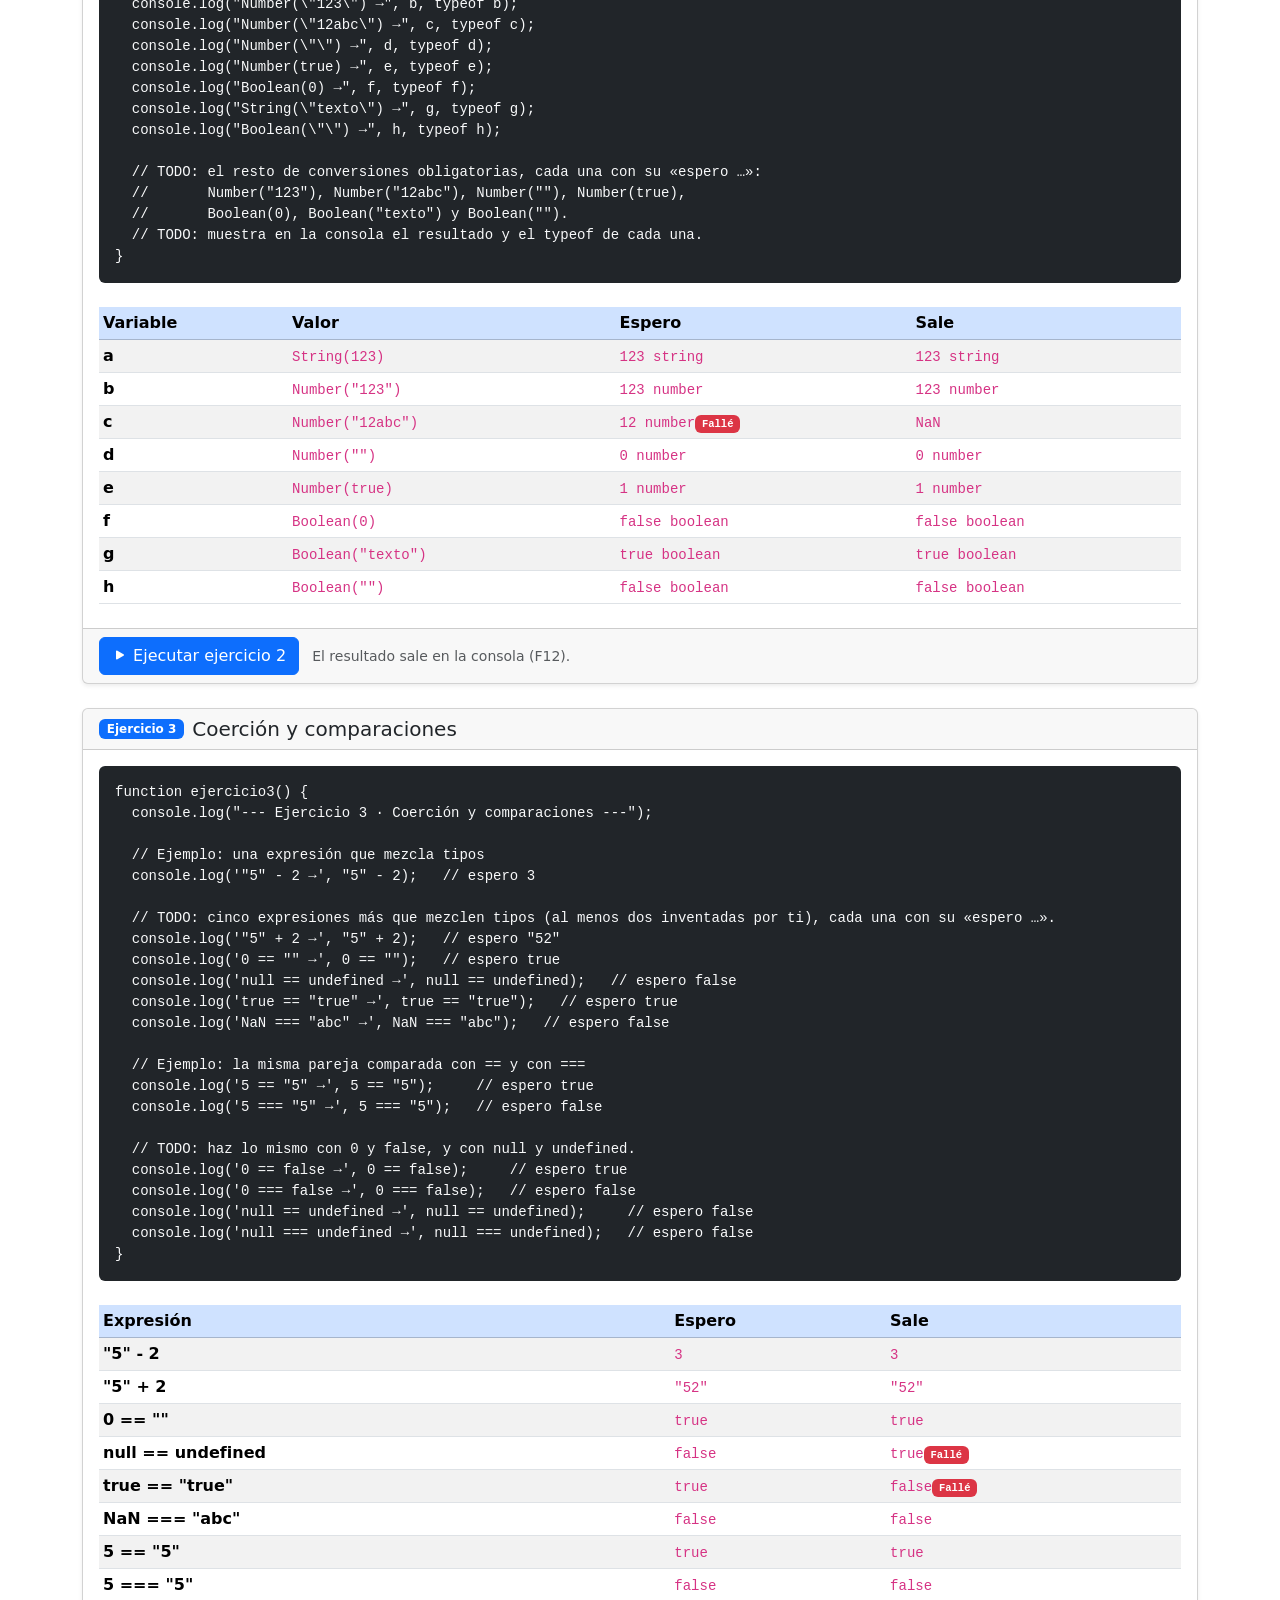
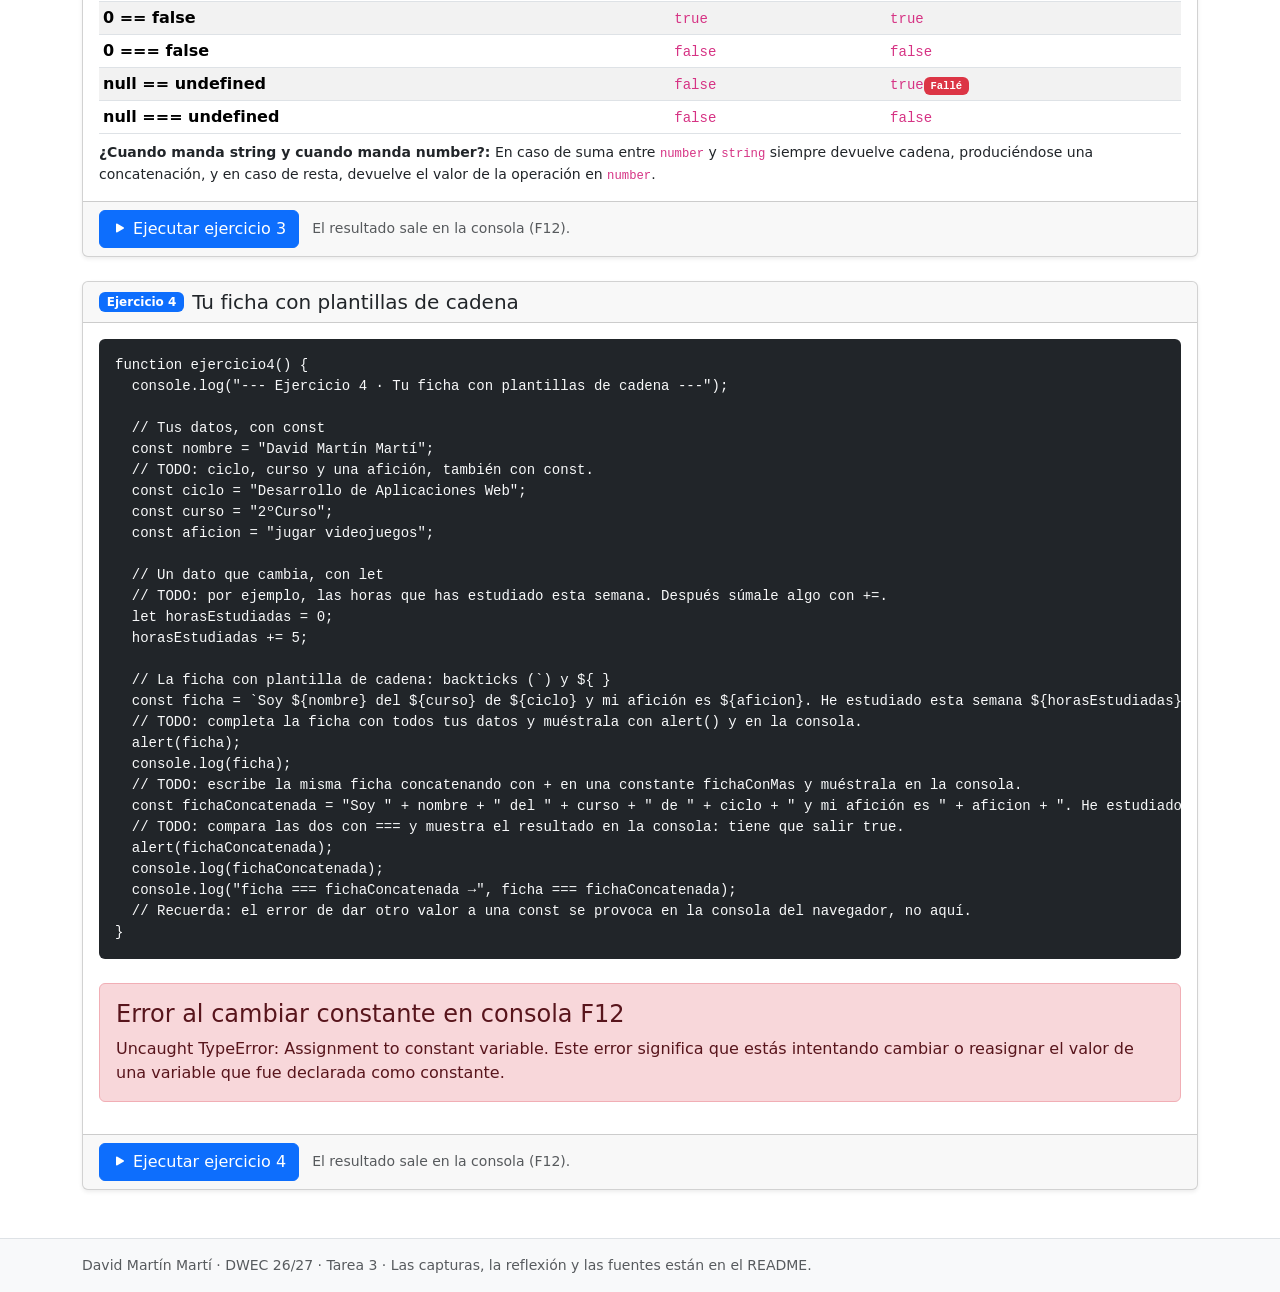
==== commit a43ce8b8: "Ejercicio 4 acabado, comentarios retocados, capturas hechas y README.md redactado" ====
--- a/tema03/index.html
+++ b/tema03/index.html
@@ -57,8 +57,7 @@
 
       <div class="card-body">
 
-        <!-- 2) El código: cuando termines, copia aquí tu función ejercicio1() de js/app.js.
-                Si tu código lleva los signos < o >, escríbelos como &lt; y &gt; -->
+        <!-- 2) El código del ejercicio1() -->
         <pre class="bg-dark text-light p-3 rounded small mb-4"><code>function ejercicio1() {
   console.log("--- Ejercicio 1 · Variables y typeof ---");
 
@@ -84,9 +83,7 @@
   // TODO: da valor a tu variable let y vuelve a mostrar su typeof.
 }</code></pre>
 
-        <!-- 3) La tabla «Espero / Sale», rellenada a mano.
-                Una fila por variable. Si te equivocas, añade en la columna «Sale» el badge:
-                <span class="badge text-bg-danger">Fallé</span> -->
+        <!-- 3) La tabla «Variable / Valor / Espero / Sale» -->
         <div class="table-responsive">
           <table class="table table-sm table-striped align-middle mb-2">
             <thead class="table-primary">
@@ -103,12 +100,11 @@
           </table>
         </div>
 
-        <!-- 4) Tu explicación -->
+        <!-- 4) Explicación del typeoff null -->
         <p class="small mb-0"><strong>El caso de null:</strong> Devuelve <code>object</code> por un error histórico en el código binario original de JavaScript. No se corrige para evitar romper millones de páginas web antiguas que dependen de ese comportamiento, </p>
       </div>
 
-      <!-- 5) El botón. onclick="ejercicio1()" hace que, al pulsarlo, se ejecute la función ejercicio1() de js/app.js.
-              Cómo funciona lo veremos más adelante, con los eventos. De momento, cópialo tal cual y cambia solo el número. -->
+      <!-- 5) El botón. onclick="ejercicio1()" -->
       <div class="card-footer">
         <button type="button" class="btn btn-primary" onclick="ejercicio1()">
           <i class="bi bi-play-fill"></i> Ejecutar ejercicio 1
@@ -130,8 +126,7 @@
 
       <div class="card-body">
 
-        <!-- 2) El código: cuando termines, copia aquí tu función ejercicio2() de js/app.js.
-                Si tu código lleva los signos < o >, escríbelos como &lt; y &gt; -->
+        <!-- 2) El código del ejercicio2() -->
         <pre class="bg-dark text-light p-3 rounded small mb-4"><code>function ejercicio2() {
   console.log("--- Ejercicio 2 · Conversiones explícitas ---");
 
@@ -160,9 +155,7 @@
   // TODO: muestra en la consola el resultado y el typeof de cada una.
 }</code></pre>
 
-        <!-- 3) La tabla «Espero / Sale», rellenada a mano.
-                Una fila por variable. Si te equivocas, añade en la columna «Sale» el badge:
-                <span class="badge text-bg-danger">Fallé</span> -->
+        <!-- 3) La tabla «Variable / Valor / Espero / Sale» -->
         <div class="table-responsive">
           <table class="table table-sm table-striped align-middle mb-2">
             <thead class="table-primary">
@@ -182,8 +175,7 @@
         </div>
       </div>
 
-      <!-- 4) El botón. onclick="ejercicio2()" hace que, al pulsarlo, se ejecute la función ejercicio2() de js/app.js.
-              Cómo funciona lo veremos más adelante, con los eventos. De momento, cópialo tal cual y cambia solo el número. -->
+      <!-- 4) El botón. onclick="ejercicio2()" -->
       <div class="card-footer">
         <button type="button" class="btn btn-primary" onclick="ejercicio2()">
           <i class="bi bi-play-fill"></i> Ejecutar ejercicio 2
@@ -205,8 +197,7 @@
 
       <div class="card-body">
 
-        <!-- 2) El código: cuando termines, copia aquí tu función ejercicio3() de js/app.js.
-                Si tu código lleva los signos < o >, escríbelos como &lt; y &gt; -->
+        <!-- 2) El código ejercicio3() -->
         <pre class="bg-dark text-light p-3 rounded small mb-4"><code>function ejercicio3() {
   console.log("--- Ejercicio 3 · Coerción y comparaciones ---");
 
@@ -231,9 +222,7 @@
   console.log('null === undefined →', null === undefined);   // espero false
 }</code></pre>
 
-        <!-- 3) La tabla «Espero / Sale», rellenada a mano.
-                Una fila por variable. Si te equivocas, añade en la columna «Sale» el badge:
-                <span class="badge text-bg-danger">Fallé</span> -->
+        <!-- 3) La tabla «Expresión / Espero / Sale» -->
         <div class="table-responsive">
           <table class="table table-sm table-striped align-middle mb-2">
             <thead class="table-primary">
@@ -256,12 +245,11 @@
           </table>
         </div>
 
-        <!-- 4) Tu explicación -->
+        <!-- 4) Explicación de cuando se devuelve cadena y cuando un número -->
         <p class="small mb-0"><strong>¿Cuando manda string y cuando manda number?:</strong> En caso de suma entre <code>number</code> y <code>string</code> siempre devuelve cadena, produciéndose una concatenación, y en caso de resta, devuelve el valor de la operación en <code>number</code>.</p>
       </div>
 
-      <!-- 5) El botón. onclick="ejercicio3()" hace que, al pulsarlo, se ejecute la función ejercicio3() de js/app.js.
-              Cómo funciona lo veremos más adelante, con los eventos. De momento, cópialo tal cual y cambia solo el número. -->
+      <!-- 5) El botón. onclick="ejercicio3()" -->
       <div class="card-footer">
         <button type="button" class="btn btn-primary" onclick="ejercicio3()">
           <i class="bi bi-play-fill"></i> Ejecutar ejercicio 3
@@ -283,8 +271,7 @@
 
       <div class="card-body">
 
-        <!-- 2) El código: cuando termines, copia aquí tu función ejercicio1() de js/app.js.
-                Si tu código lleva los signos < o >, escríbelos como &lt; y &gt; -->
+        <!-- 2) El código ejercicio4() -->
         <pre class="bg-dark text-light p-3 rounded small mb-4"><code>function ejercicio4() {
   console.log("--- Ejercicio 4 · Tu ficha con plantillas de cadena ---");
 
@@ -304,35 +291,24 @@
   const ficha = `Soy ${nombre} del ${curso} de ${ciclo} y mi afición es ${aficion}. He estudiado esta semana ${horasEstudiadas} horas`;
   // TODO: completa la ficha con todos tus datos y muéstrala con alert() y en la consola.
   alert(ficha);
+  console.log(ficha);
   // TODO: escribe la misma ficha concatenando con + en una constante fichaConMas y muéstrala en la consola.
   const fichaConcatenada = "Soy " + nombre + " del " + curso + " de " + ciclo + " y mi afición es " + aficion + ". He estudiado esta semana " + horasEstudiadas + " horas";
   // TODO: compara las dos con === y muestra el resultado en la consola: tiene que salir true.
   alert(fichaConcatenada);
+  console.log(fichaConcatenada);
   console.log("ficha === fichaConcatenada →", ficha === fichaConcatenada);
   // Recuerda: el error de dar otro valor a una const se provoca en la consola del navegador, no aquí.
 }</code></pre>
 
-        <!-- 3) La tabla «Espero / Sale», rellenada a mano.
-                Una fila por variable. Si te equivocas, añade en la columna «Sale» el badge:
-                <span class="badge text-bg-danger">Fallé</span> -->
-        <div class="table-responsive">
-          <table class="table table-sm table-striped align-middle mb-2">
-            <thead class="table-primary">
-              <tr><th scope="col">Variable</th><th scope="col">Valor</th><th scope="col">Espero</th><th scope="col">Sale</th></tr>
-            </thead>
-            <tbody>
-              <tr><th scope="row">edad</th><td><code>20</code></td><td><code>number</code></td><td><code>number</code></td></tr>
-              <tr><th scope="row">[variable]</th><td><code>[valor]</code></td><td><code>[lo que esperas]</code></td><td><code>[lo que sale]</code></td></tr>
-            </tbody>
-          </table>
+        <!-- 3) Alert explicando el error al cambiar constante en F12 -->
+        <div class="alert alert-danger" role="alert">
+          <h4 class="alert-heading">Error al cambiar constante en consola F12</h4>
+          <p class="mb-0">Uncaught TypeError: Assignment to constant variable. Este error significa que estás intentando cambiar o reasignar el valor de una variable que fue declarada como constante.</p>
         </div>
-
-        <!-- 4) Tu explicación -->
-        <p class="small mb-0"><strong>El caso de null:</strong> [explica en una línea qué pasa con typeof null]</p>
-      </div>
-
-      <!-- 5) El botón. onclick="ejercicio4()" hace que, al pulsarlo, se ejecute la función ejercicio4() de js/app.js.
-              Cómo funciona lo veremos más adelante, con los eventos. De momento, cópialo tal cual y cambia solo el número. -->
+      </div>
+
+      <!-- 4) El botón. onclick="ejercicio4()" -->
       <div class="card-footer">
         <button type="button" class="btn btn-primary" onclick="ejercicio4()">
           <i class="bi bi-play-fill"></i> Ejecutar ejercicio 4
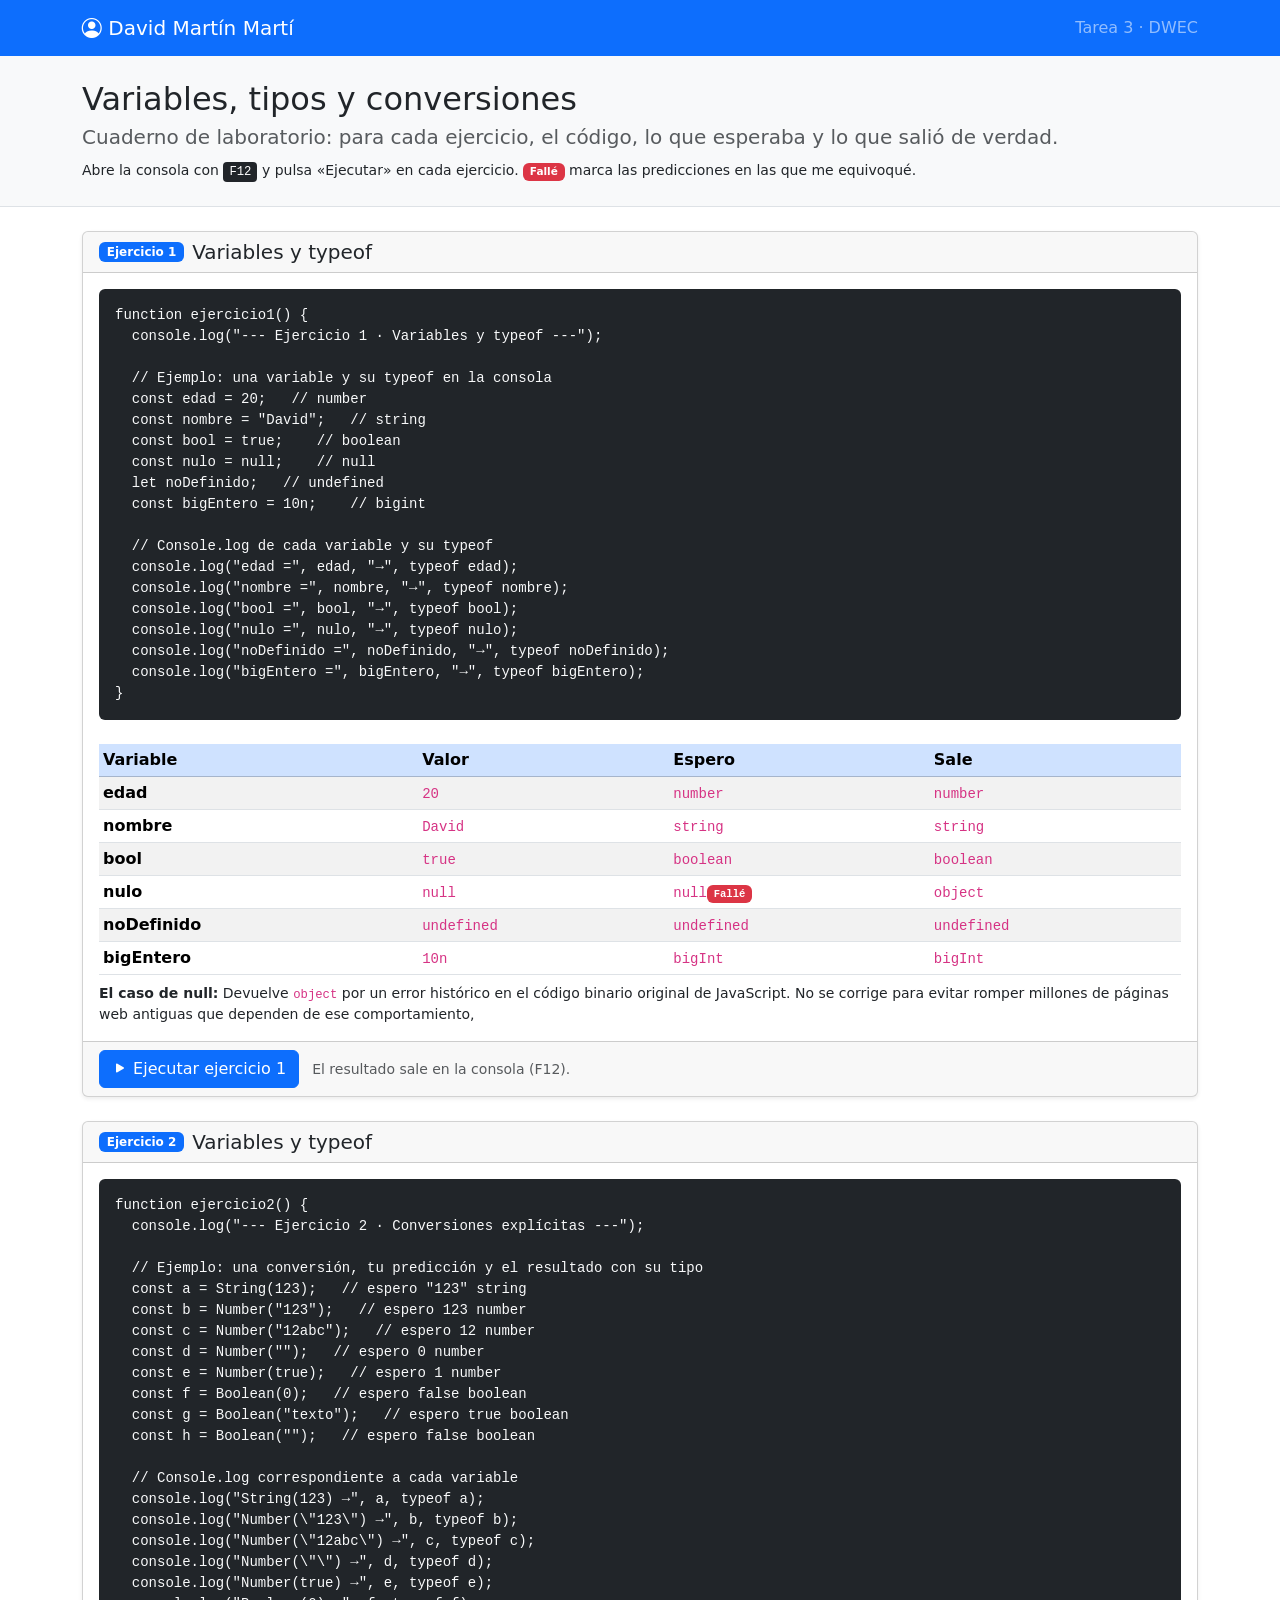
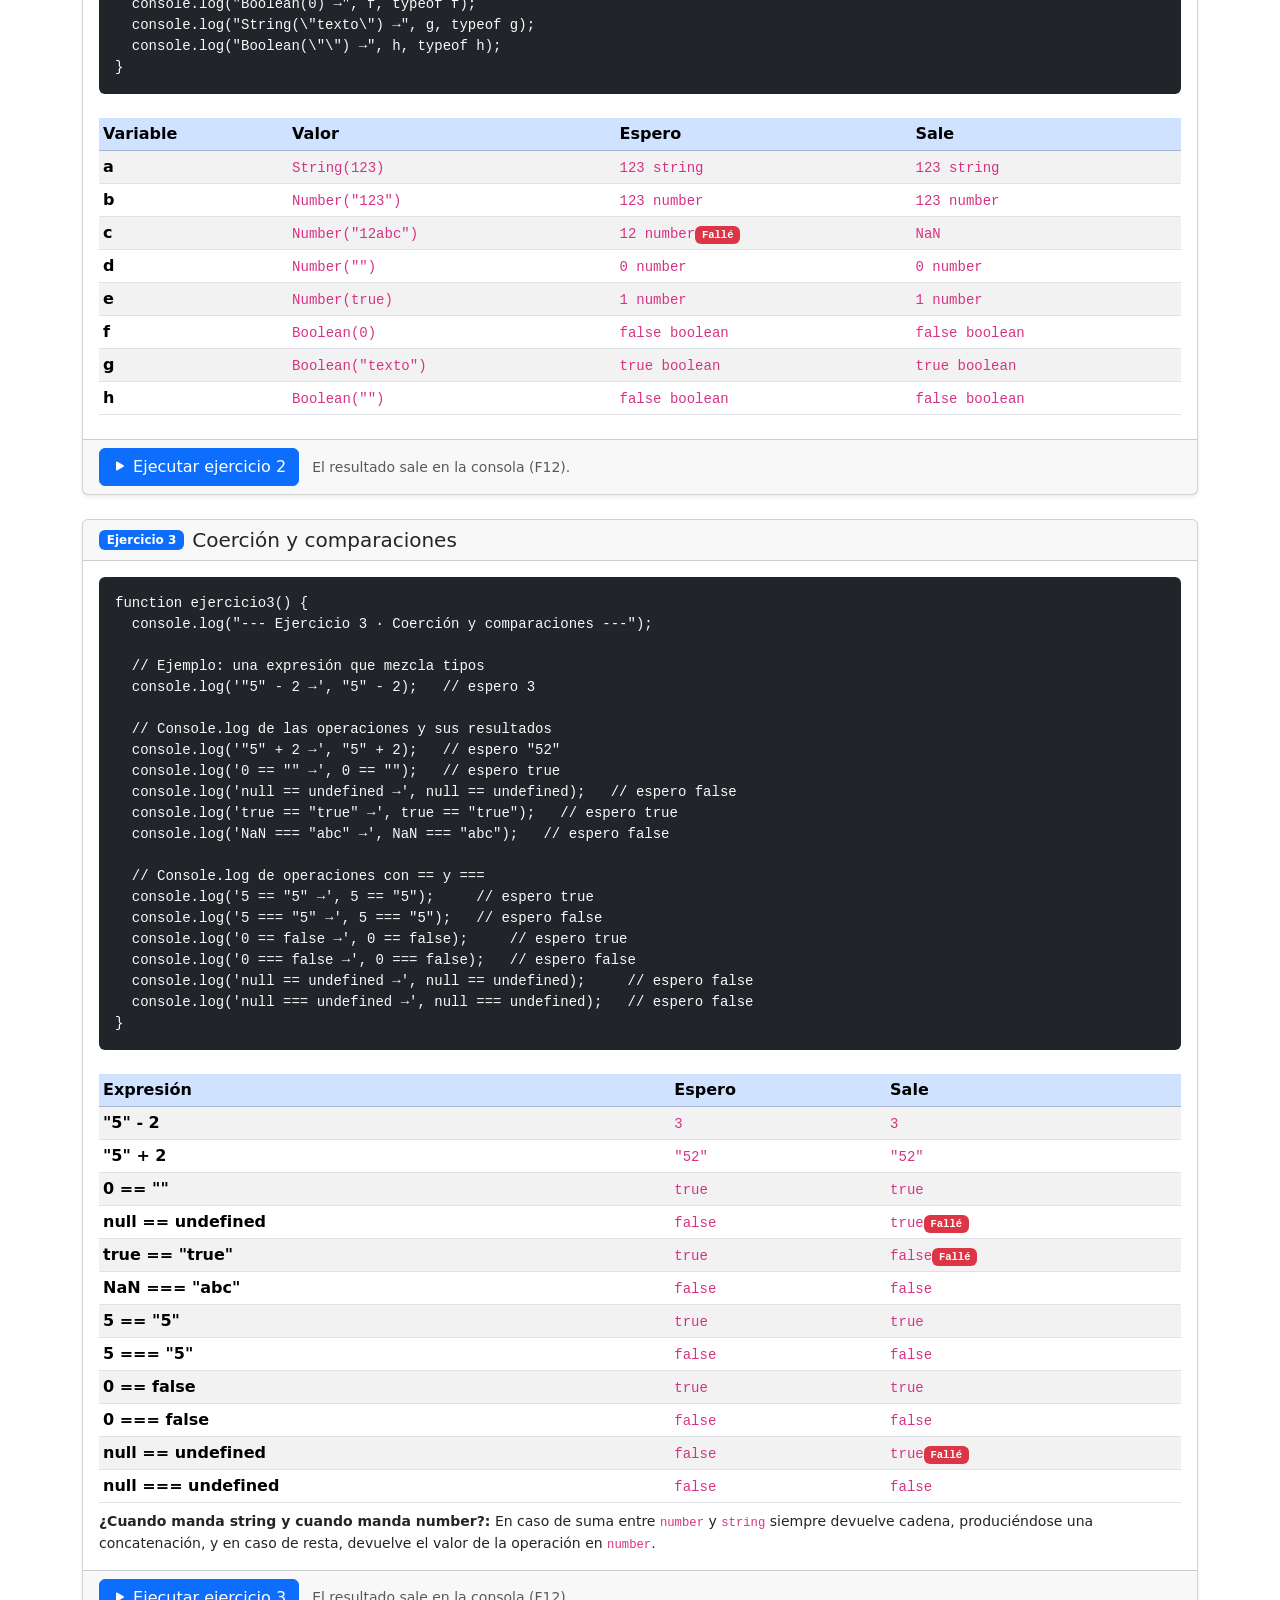
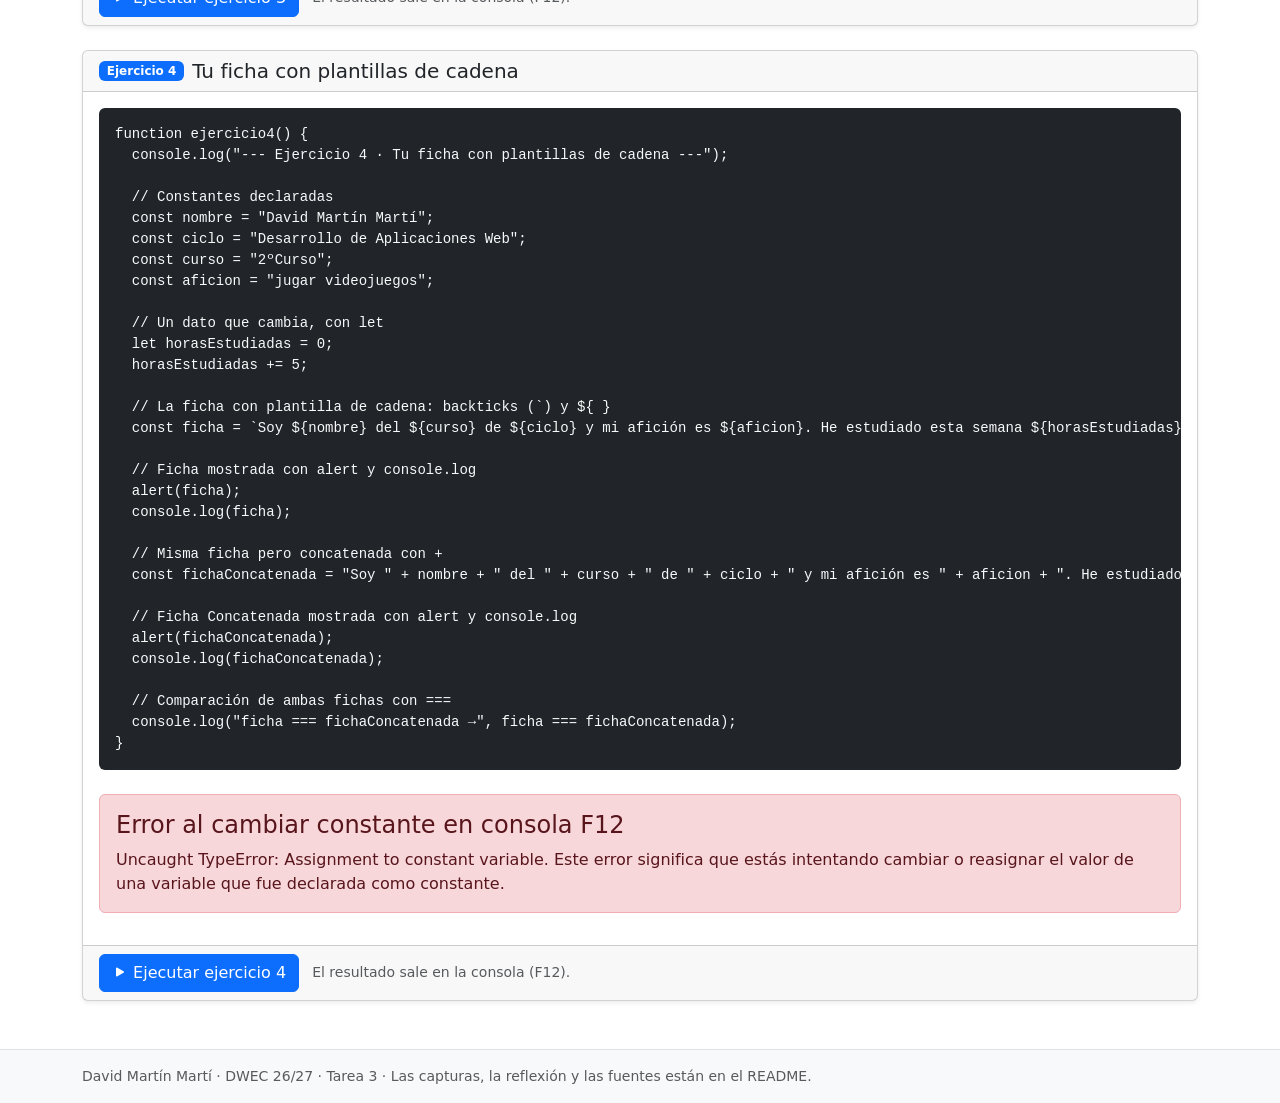
==== commit 1aabe5ed: "Comentarios modificados" ====
--- a/tema03/index.html
+++ b/tema03/index.html
@@ -76,11 +76,6 @@
   console.log("nulo =", nulo, "→", typeof nulo);
   console.log("noDefinido =", noDefinido, "→", typeof noDefinido);
   console.log("bigEntero =", bigEntero, "→", typeof bigEntero);
-
-  // TODO: declara una variable de cada tipo que falta: string, boolean, null, undefined y bigint (como 10n).
-  //       const si no va a cambiar; let para al menos una a la que des valor más tarde.
-  // TODO: muestra en la consola el valor y el typeof de cada una, como en el ejemplo.
-  // TODO: da valor a tu variable let y vuelve a mostrar su typeof.
 }</code></pre>
 
         <!-- 3) La tabla «Variable / Valor / Espero / Sale» -->
@@ -140,6 +135,7 @@
   const g = Boolean("texto");   // espero true boolean
   const h = Boolean("");   // espero false boolean
 
+  // Console.log correspondiente a cada variable
   console.log("String(123) →", a, typeof a);
   console.log("Number(\"123\") →", b, typeof b);
   console.log("Number(\"12abc\") →", c, typeof c);
@@ -148,11 +144,6 @@
   console.log("Boolean(0) →", f, typeof f);
   console.log("String(\"texto\") →", g, typeof g);
   console.log("Boolean(\"\") →", h, typeof h);
-
-  // TODO: el resto de conversiones obligatorias, cada una con su «espero …»:
-  //       Number("123"), Number("12abc"), Number(""), Number(true),
-  //       Boolean(0), Boolean("texto") y Boolean("").
-  // TODO: muestra en la consola el resultado y el typeof de cada una.
 }</code></pre>
 
         <!-- 3) La tabla «Variable / Valor / Espero / Sale» -->
@@ -204,18 +195,16 @@
   // Ejemplo: una expresión que mezcla tipos
   console.log('"5" - 2 →', "5" - 2);   // espero 3
 
-  // TODO: cinco expresiones más que mezclen tipos (al menos dos inventadas por ti), cada una con su «espero …».
+  // Console.log de las operaciones y sus resultados
   console.log('"5" + 2 →', "5" + 2);   // espero "52"
   console.log('0 == "" →', 0 == "");   // espero true
   console.log('null == undefined →', null == undefined);   // espero false
   console.log('true == "true" →', true == "true");   // espero true
   console.log('NaN === "abc" →', NaN === "abc");   // espero false
 
-  // Ejemplo: la misma pareja comparada con == y con ===
+  // Console.log de operaciones con == y ===
   console.log('5 == "5" →', 5 == "5");     // espero true
   console.log('5 === "5" →', 5 === "5");   // espero false
-
-  // TODO: haz lo mismo con 0 y false, y con null y undefined.
   console.log('0 == false →', 0 == false);     // espero true
   console.log('0 === false →', 0 === false);   // espero false
   console.log('null == undefined →', null == undefined);     // espero false
@@ -275,30 +264,32 @@
         <pre class="bg-dark text-light p-3 rounded small mb-4"><code>function ejercicio4() {
   console.log("--- Ejercicio 4 · Tu ficha con plantillas de cadena ---");
 
-  // Tus datos, con const
+  // Constantes declaradas
   const nombre = "David Martín Martí";
-  // TODO: ciclo, curso y una afición, también con const.
   const ciclo = "Desarrollo de Aplicaciones Web";
   const curso = "2ºCurso";
   const aficion = "jugar videojuegos";
 
   // Un dato que cambia, con let
-  // TODO: por ejemplo, las horas que has estudiado esta semana. Después súmale algo con +=.
   let horasEstudiadas = 0;
   horasEstudiadas += 5;
 
   // La ficha con plantilla de cadena: backticks (`) y ${ }
   const ficha = `Soy ${nombre} del ${curso} de ${ciclo} y mi afición es ${aficion}. He estudiado esta semana ${horasEstudiadas} horas`;
-  // TODO: completa la ficha con todos tus datos y muéstrala con alert() y en la consola.
+  
+  // Ficha mostrada con alert y console.log
   alert(ficha);
   console.log(ficha);
-  // TODO: escribe la misma ficha concatenando con + en una constante fichaConMas y muéstrala en la consola.
+
+  // Misma ficha pero concatenada con +
   const fichaConcatenada = "Soy " + nombre + " del " + curso + " de " + ciclo + " y mi afición es " + aficion + ". He estudiado esta semana " + horasEstudiadas + " horas";
-  // TODO: compara las dos con === y muestra el resultado en la consola: tiene que salir true.
+  
+  // Ficha Concatenada mostrada con alert y console.log
   alert(fichaConcatenada);
   console.log(fichaConcatenada);
+
+  // Comparación de ambas fichas con ===
   console.log("ficha === fichaConcatenada →", ficha === fichaConcatenada);
-  // Recuerda: el error de dar otro valor a una const se provoca en la consola del navegador, no aquí.
 }</code></pre>
 
         <!-- 3) Alert explicando el error al cambiar constante en F12 -->
